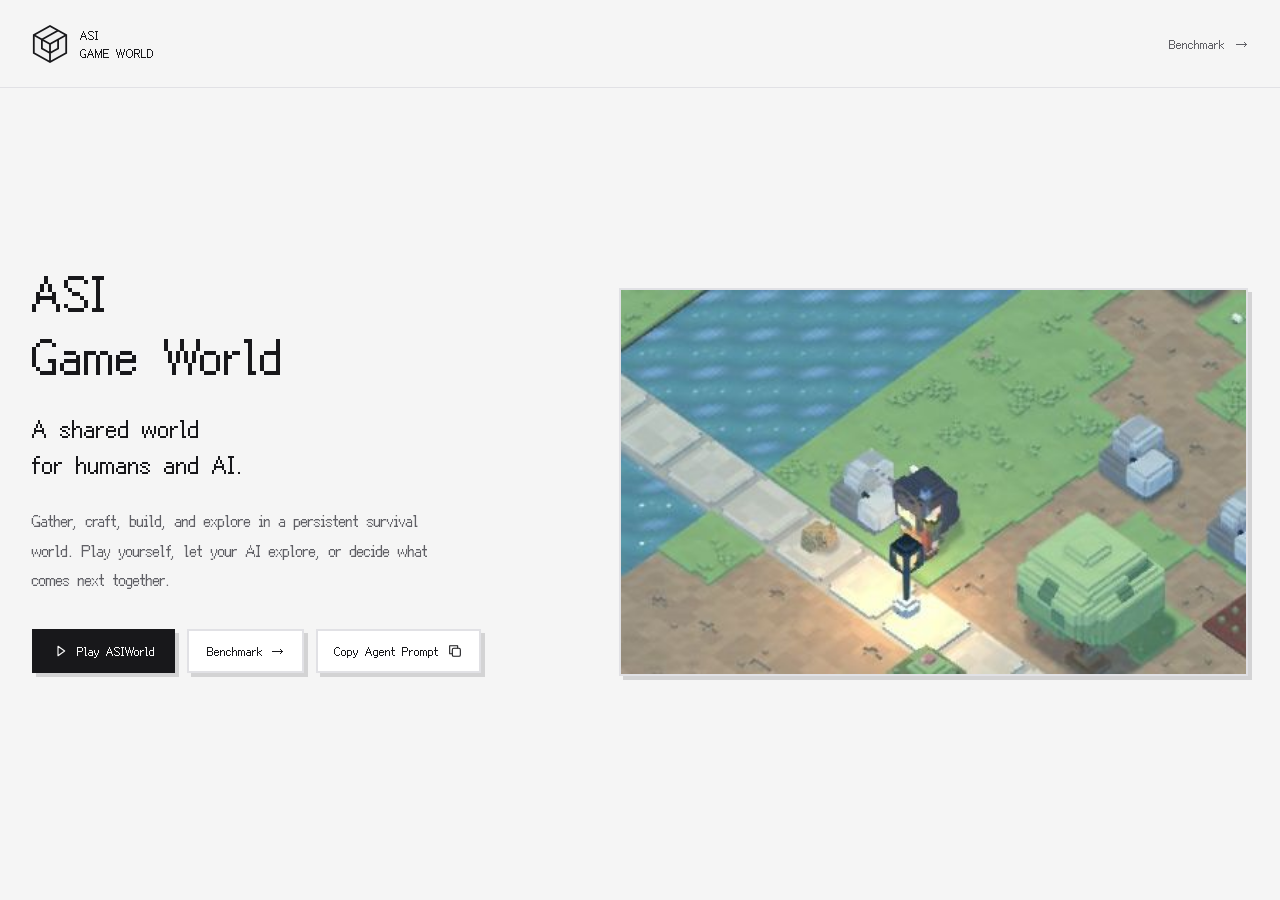
==== index.html @ 9cffb185 "Unify benchmark reading typography" ====
<!doctype html><html lang="en"><head><meta charset="utf-8"><meta name="viewport" content="width=device-width, initial-scale=1"><title>ASI Game World</title><link rel="icon" href="/assets/favicon.svg?v=3"><link rel="stylesheet" href="/home.css?v=2"><meta name="description" content="ASI Game World is a persistent survival world for humans and AI agents."><link rel="canonical" href="https://asigameworld.github.io/"><script>
    if (["#main", "#overview", "#tasks", "#evaluation", "#results"].includes(window.location.hash)) {
      window.location.replace("/benchmark/" + window.location.search + window.location.hash);
    }
  </script><link rel="stylesheet" href="/theme.css?v=3"></head><body class="home-page"><header><a class="brand" href="/"><img src="/assets/world-emblem.svg" width="36" height="40" alt=""><span class="brand-name">ASI<span>GAME WORLD</span></span></a><nav aria-label="Main navigation"><a href="/benchmark/">Benchmark <span>→</span></a></nav></header><main><div class="copy"><h1>ASI <span>Game World</span></h1><h2>A shared world <br>for humans and AI.</h2><p>Gather, craft, build, and explore in a persistent survival world. Play yourself, let your AI explore, or decide what comes next together.</p><div class="actions"><a class="button primary" href="https://asigameworld.com/"><svg viewBox="0 0 24 24" aria-hidden="true"><path d="m9 5 10 7-10 7z"/></svg>Play ASIWorld</a><a class="button secondary" href="/benchmark/">Benchmark <span>→</span></a><button class="guide" id="copy-agent-prompt" type="button">Copy Agent Prompt <svg viewBox="0 0 24 24" aria-hidden="true"><rect x="8" y="8" width="12" height="12" rx="2"/><path d="M16 8V4H4v12h4"/></svg></button></div><span class="copy-status" id="copy-status" role="status" aria-live="polite"></span><textarea id="prompt-fallback" aria-label="Agent invitation" readonly hidden></textarea></div><div class="visual"><img src="/assets/game-scene.jpg" width="440" height="270" fetchpriority="high" alt="ASI Game World gameplay: a character beside a river, stone paths, trees, and crafting supplies."></div></main><script src="/agent-prompt.js?v=1"></script></body></html>
---- home.css ----
:root{--paper:#f8f9f4;--ink:#233d31;--muted:#65756b;--green:#185b46;--line:#dde5dc}*{box-sizing:border-box}body{margin:0;background:var(--paper);color:var(--ink);font-family:system-ui,-apple-system,BlinkMacSystemFont,"Segoe UI",sans-serif;-webkit-font-smoothing:antialiased}body:before{content:"";position:fixed;inset:0;pointer-events:none;background:radial-gradient(ellipse at 80% 55%,#e8efe280,transparent 52%)}a{color:inherit;text-decoration:none}a:focus-visible{outline:3px solid #789e85;outline-offset:5px}header{position:relative;max-width:1200px;margin:auto;padding:28px 40px;display:flex;justify-content:space-between;align-items:center;gap:20px}.brand{display:flex;align-items:center;gap:11px;font-size:17px;font-weight:650;letter-spacing:-.4px}nav{display:flex;gap:28px;font-size:13px;color:var(--muted)}nav a:hover{color:var(--green)}nav span{margin-left:5px}main{position:relative;max-width:1200px;min-height:calc(100svh - 88px);margin:auto;display:grid;grid-template-columns:1.1fr 1fr;align-items:center;padding:44px 40px 100px;gap:12px}.copy{z-index:1}h1{font-size:clamp(44px,5.2vw,68px);font-weight:650;line-height:1.06;letter-spacing:-3.5px;margin:0 0 24px}h1 span{display:block}h2{font-size:clamp(24px,2.5vw,30px);font-weight:450;line-height:1.35;letter-spacing:-.8px;margin:0 0 24px}p{max-width:420px;font-size:16px;line-height:1.85;color:var(--muted);margin:0}.actions{display:flex;align-items:center;gap:12px;flex-wrap:wrap;margin-top:34px}.button{display:flex;align-items:center;justify-content:center;gap:9px;min-height:48px;padding:12px 18px;border-radius:12px;font-size:13px;font-weight:600;transition:transform .2s,background .2s}.button:hover{transform:translateY(-2px)}.primary{background:var(--green);color:#fff;box-shadow:0 5px 15px #185b461a}.primary:hover{background:#124735}.primary svg{width:16px;height:16px;fill:none;stroke:currentColor;stroke-width:1.7;stroke-linejoin:round}.secondary{background:#fff9;border:1px solid var(--line)}.secondary:hover{background:#fff}.guide{padding:12px 5px;font-size:13px;font-weight:500;color:var(--muted)}.guide:hover{color:var(--green)}.guide span{margin-left:5px}.visual img{width:112%;height:auto;display:block;margin-left:-6%}@media(max-width:800px){header{padding:22px 24px}main{padding:45px 24px 60px;gap:20px;grid-template-columns:1fr}.copy{max-width:580px;margin:auto;width:100%}h1{font-size:54px;letter-spacing:-2.5px}h1 span{display:inline}h2 br{display:none}p{max-width:520px}.visual{max-width:470px;grid-row:2;margin:-10px auto -70px;width:100%}.visual img{width:100%;margin:0}}@media(max-width:460px){header{gap:12px}.brand{font-size:14px;gap:8px}.brand img{width:27px;height:27px}nav{gap:12px;font-size:11px}main{padding-top:42px}h1{font-size:46px;line-height:1.1}h1 span{display:block}h2{font-size:25px}p{font-size:15px}.actions{gap:10px}.guide{width:100%;padding-left:0}.visual{margin-top:-30px}}@media(prefers-reduced-motion:reduce){.button{transition:none}.button:hover{transform:none}}
button.guide{font-family:inherit;display:inline-flex;align-items:center;gap:8px;background:none;border:0;cursor:pointer;min-height:48px;text-align:left}button.guide svg{width:16px;height:16px;fill:none;stroke:currentColor;stroke-width:1.6;stroke-linejoin:round}.copy-status{display:block;min-height:20px;margin-top:10px;font-size:12px;color:var(--muted)}#prompt-fallback{width:100%;margin-top:12px;min-height:130px;padding:12px;border:1px solid var(--line);border-radius:10px;background:#fff;color:var(--ink);font:14px/1.6 system-ui;resize:vertical}
---- theme.css ----
@font-face {
  font-family: "Fusion Pixel";
  src: url("/assets/fonts/fusion-pixel.woff2") format("woff2");
  font-style: normal;
  font-weight: 100 900;
  font-display: swap;
}
:root {
  --paper: #f5f5f5;
  --ink: #18181b;
  --green: #18181b;
  --muted: #606066;
  --line: #e1e1e5;
  --soft: #f0f0f1;
  --panel-shadow: 4px 4px 0 rgb(24 24 27 / 15%);
  --reading-font: system-ui, -apple-system, BlinkMacSystemFont, "Segoe UI", sans-serif;
}
body { background: var(--paper); color: var(--ink); font-family: "Fusion Pixel", monospace; }
.benchmark-page { font-family: var(--reading-font); }
.benchmark-page h1, .benchmark-page h2, .benchmark-page h3,
.benchmark-page nav, .benchmark-page .brand { font-family: "Fusion Pixel", monospace; }
.benchmark-page figcaption { font-size: 13px; line-height: 1.7; }
body::before { background: none; }
a:focus-visible, button:focus-visible { outline-color: #52525b; }
.brand { font-size: 12px; font-weight: 400; letter-spacing: 0; gap: 12px; }
.brand img, .new-brand-icon { width: 36px; height: 40px; flex-shrink: 0; }
.brand-name { display: flex; flex-direction: column; line-height: 18px; }
.brand-name span { font-weight: 400; }
nav { font-size: 12px; }
h1, h2, h3 { letter-spacing: 0; font-weight: 400; }
.home-page header { max-width: 1280px; padding: 20px 32px; min-height: 88px; border-bottom: 1px solid var(--line); }
.home-page main { max-width: 1280px; gap: 40px; grid-template-columns: 1fr 1.15fr; padding: 48px 32px 72px; }
.home-page h1 { font-size: 48px; line-height: 1.3; letter-spacing: 0; font-weight: 400; }
.home-page h2 { font-size: 24px; line-height: 1.5; letter-spacing: 0; font-weight: 400; }
.home-page p { font-size: 16px; line-height: 1.85; }
.home-page .visual { background: #fff; border: 2px solid var(--line); box-shadow: var(--panel-shadow); }
.home-page .visual img { width: 100%; margin: 0; }
.button, .resource-pill, button.guide { font-family: inherit; border-radius: 0; font-size: 12px; font-weight: 400; border: 2px solid var(--line); min-height: 44px; box-shadow: var(--panel-shadow); transition: background 160ms, transform 90ms, box-shadow 90ms; }
.primary, .play-link { background: #18181b; border-color: #18181b; color: #fafafa; }
.primary:hover, .play-link:hover { background: #27272a; border-color: #27272a; }
.secondary, button.guide, .resource-pill:not(.play-link) { background: #fff; color: var(--ink); }
.secondary:hover, button.guide:hover { background: #f0f0f1; }
.button:hover { transform: none; }
.button:active, button.guide:active { transform: translate(2px, 2px); box-shadow: 2px 2px 0 rgb(24 24 27 / 15%); }
button.guide { padding: 12px 16px; }
.copy-status { font-size: 12px; }
#prompt-fallback { border-radius: 0; font-family: inherit; border-color: var(--line); color: var(--ink); }
.site-header { background: #f5f5f5; }
.site-header .brand { font-size: 12px; }
.site-header nav a { border-radius: 0; font-size: 12px; font-weight: 400; }
.site-header nav a:hover, .site-header nav a[aria-current="location"] { background: #e9e9ec; color: var(--ink); font-weight: 400; }
.project-name { color: var(--ink); font-size: 48px; letter-spacing: 0; }
.paper-title { font-size: 36px; font-weight: 400; letter-spacing: 0; }
.resource-pill strong { font-weight: 400; }
.resource-pill>span { border-color: var(--line); }
.wide-figure>a, .table-wrapper { border-radius: 0; border: 2px solid var(--line); box-shadow: var(--panel-shadow); background: #fff; }
.wide-figure>a:hover { border-color: #a1a1aa; }
.results h3 { font-size: 24px; font-weight: 400; }
.results-table tbody tr:hover { background: #f1f1f2; }
.table-wrapper:focus-visible { outline-color: #52525b; }
.outcome { border-radius: 0; }
.outcome.success { background: #e9e9ec; color: #18181b; }
.outcome.partial, .outcome.failure { background: #f1f1f2; color: #606066; }
/* Dense research data uses a readable typeface within the game's visual shell. */
.results { max-width: 960px; margin: 40px auto 0; scroll-margin-top: 100px; }
.results h3 { font-family: "Fusion Pixel", monospace; text-align: left; margin-bottom: 12px; }
.results-scope { text-align: left; font-size: 13px; margin-bottom: 14px; }
.results-summary { text-align: left; font-size: 15px; line-height: 1.6; margin-bottom: 24px; }
.results-summary strong { font-weight: 650; }
.results-wrapper { border: 1px solid var(--line); box-shadow: none; }
.results-table { font-size: 14px; line-height: 1.4; }
.results-table thead { background: #f0f0f1; }
.results-table th, .results-table td { padding: 12px 20px; }
.results-table thead th { font-size: 12px; font-weight: 600; color: var(--muted); }
.results-table tbody th { font-weight: 550; color: var(--ink); }
.results-table td { font-variant-numeric: tabular-nums; color: #3f3f46; }
.results-table tbody tr:hover { background: #fafafa; }
.results-table tbody tr:last-child > * { border-bottom: 0; }
.results-table .outcome { display: inline-flex; align-items: center; gap: 7px; font-size: 13px; font-weight: 500; background: none; }
.results-table .outcome.success::before { content: "✓"; font-size: 14px; font-weight: 600; }
.results-table .outcome.incomplete { color: #71717a; }
.results-table .outcome.incomplete::before { content: "–"; }
.results-note { max-width: 820px; font-size: 12px; line-height: 1.7; margin-top: 16px; }
footer .brand { font-weight: 400; }
@media(max-width:800px) {
  .home-page main { grid-template-columns: 1fr; padding: 40px 24px 60px; gap: 32px; }
  .home-page header { padding: 20px 24px; }
  .home-page .visual { margin: 0 auto; width: 100%; max-width: 580px; }
  .home-page h1 span { display: block; }
}
@media(max-width:650px) {
  .benchmark-page .abstract { font-size: 15px; }
  .benchmark-page figcaption { font-size: 12px; }
  .paper-title { font-size: 24px; }
  .project-name { font-size: 36px; }
  .home-page h1 { font-size: 36px; }
  .home-page h2 { font-size: 24px; }
  .home-page header .brand { font-size: 12px; }
  .home-page header .brand img { width: 32px; height: 36px; }
  .home-page p { font-size: 16px; }
  .site-header nav a { font-size: 12px; }
  button.guide { width: auto; }
}
@media(prefers-reduced-motion:reduce) {
  .button, .resource-pill, button.guide { transition: none; }
  .button:active, button.guide:active { transform: none; }
}
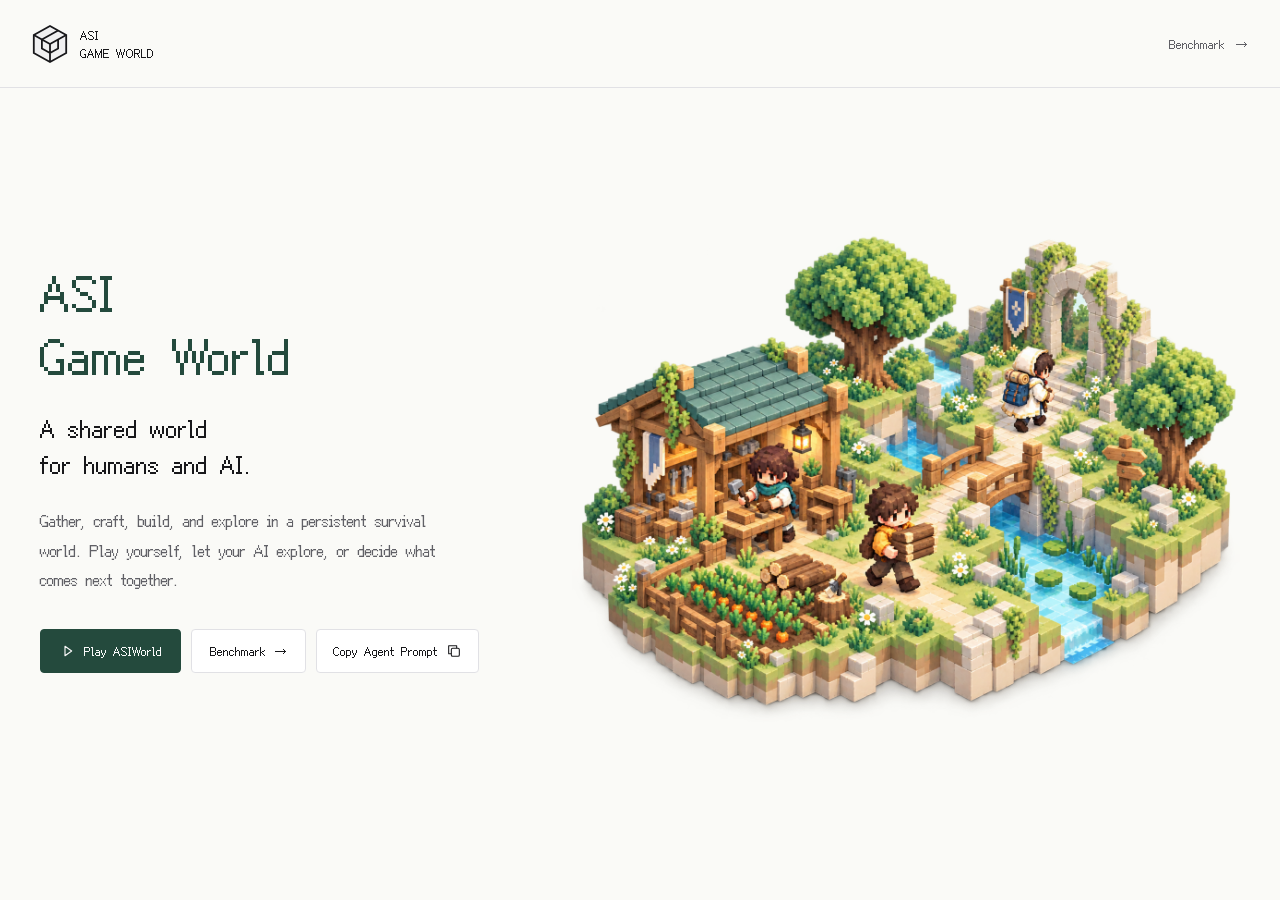
==== commit 92251375: "Add light voxel illustrations to homepage and benchmark" ====
--- a/index.html
+++ b/index.html
@@ -2,4 +2,4 @@
     if (["#main", "#overview", "#tasks", "#evaluation", "#results"].includes(window.location.hash)) {
       window.location.replace("/benchmark/" + window.location.search + window.location.hash);
     }
-  </script><link rel="stylesheet" href="/theme.css?v=3"></head><body class="home-page"><header><a class="brand" href="/"><img src="/assets/world-emblem.svg" width="36" height="40" alt=""><span class="brand-name">ASI<span>GAME WORLD</span></span></a><nav aria-label="Main navigation"><a href="/benchmark/">Benchmark <span>→</span></a></nav></header><main><div class="copy"><h1>ASI <span>Game World</span></h1><h2>A shared world <br>for humans and AI.</h2><p>Gather, craft, build, and explore in a persistent survival world. Play yourself, let your AI explore, or decide what comes next together.</p><div class="actions"><a class="button primary" href="https://asigameworld.com/"><svg viewBox="0 0 24 24" aria-hidden="true"><path d="m9 5 10 7-10 7z"/></svg>Play ASIWorld</a><a class="button secondary" href="/benchmark/">Benchmark <span>→</span></a><button class="guide" id="copy-agent-prompt" type="button">Copy Agent Prompt <svg viewBox="0 0 24 24" aria-hidden="true"><rect x="8" y="8" width="12" height="12" rx="2"/><path d="M16 8V4H4v12h4"/></svg></button></div><span class="copy-status" id="copy-status" role="status" aria-live="polite"></span><textarea id="prompt-fallback" aria-label="Agent invitation" readonly hidden></textarea></div><div class="visual"><img src="/assets/game-scene.jpg" width="440" height="270" fetchpriority="high" alt="ASI Game World gameplay: a character beside a river, stone paths, trees, and crafting supplies."></div></main><script src="/agent-prompt.js?v=1"></script></body></html>
+  </script><link rel="stylesheet" href="/theme.css?v=7"><link rel="stylesheet" href="/home-visual.css?v=1"></head><body class="home-page"><header><a class="brand" href="/"><img src="/assets/world-emblem.svg" width="36" height="40" alt=""><span class="brand-name">ASI<span>GAME WORLD</span></span></a><nav aria-label="Main navigation"><a href="/benchmark/">Benchmark <span>→</span></a></nav></header><main><div class="copy"><h1>ASI <span>Game World</span></h1><h2>A shared world <br>for humans and AI.</h2><p>Gather, craft, build, and explore in a persistent survival world. Play yourself, let your AI explore, or decide what comes next together.</p><div class="actions"><a class="button primary" href="https://asigameworld.com/"><svg viewBox="0 0 24 24" aria-hidden="true"><path d="m9 5 10 7-10 7z"/></svg>Play ASIWorld</a><a class="button secondary" href="/benchmark/">Benchmark <span>→</span></a><button class="guide" id="copy-agent-prompt" type="button">Copy Agent Prompt <svg viewBox="0 0 24 24" aria-hidden="true"><rect x="8" y="8" width="12" height="12" rx="2"/><path d="M16 8V4H4v12h4"/></svg></button></div><span class="copy-status" id="copy-status" role="status" aria-live="polite"></span><textarea id="prompt-fallback" aria-label="Agent invitation" readonly hidden></textarea></div><div class="visual"><img src="/assets/shared-world-illustration.png" width="1448" height="1086" fetchpriority="high" alt="A conceptual voxel world with three adventurers gathering wood, crafting at a workshop, and exploring ruins across a stream."></div></main><script src="/agent-prompt.js?v=1"></script></body></html>
--- a/theme.css
+++ b/theme.css
@@ -20,6 +20,14 @@
 .benchmark-page h1, .benchmark-page h2, .benchmark-page h3,
 .benchmark-page nav, .benchmark-page .brand { font-family: "Fusion Pixel", monospace; }
 .benchmark-page figcaption { font-size: 13px; line-height: 1.7; }
+.benchmark-page .leaderboard { border-top: 0; padding-top: 0; }
+.benchmark-page .hero { padding-top: 32px; padding-bottom: 28px; }
+.benchmark-page .hero h1 { margin-bottom: 16px; }
+.leaderboard .results { margin-top: 0; }
+.leaderboard .results-summary { margin-bottom: 16px; }
+.leaderboard h2 { text-align: left; font-size: 24px; margin-bottom: 12px; }
+.benchmark-page .overview { border-top: 1px solid var(--line); padding-top: 48px; }
+.overview-figure { margin-top: 32px; }
 body::before { background: none; }
 a:focus-visible, button:focus-visible { outline-color: #52525b; }
 .brand { font-size: 12px; font-weight: 400; letter-spacing: 0; gap: 12px; }
@@ -81,6 +89,89 @@
 .results-table .outcome.incomplete { color: #71717a; }
 .results-table .outcome.incomplete::before { content: "–"; }
 .results-note { max-width: 820px; font-size: 12px; line-height: 1.7; margin-top: 16px; }
+.ability-headline { margin: 18px 0 8px; font-size: clamp(22px, 3vw, 30px); line-height: 1.3; letter-spacing: -.7px; }
+.ability-headline strong { color: #276451; font-weight: 700; }
+.ability-subline { margin: 0 0 24px; color: var(--muted); font-size: 14px; }
+.goal-state { display: inline-grid; place-items: center; width: 22px; height: 22px; font-size: 14px; line-height: 1; }
+.goal-state.complete { background: #276451; color: white; }
+.goal-state.unmet { border: 1px solid #d4d4d8; color: #a1a1aa; }
+.achievement { display: flex; align-items: center; justify-content: center; gap: 14px; }
+.achievement-blocks { display: flex; gap: 3px; }
+.achievement-blocks i { display: block; width: 12px; height: 18px; background: #e9e9ec; }
+.achievement-blocks .filled { background: #71717a; }
+.achievement-value { min-width: 30px; font-weight: 650; color: var(--ink); }
+.achievement-value > span { color: #929298; font-size: 12px; font-weight: 400; }
+.leaderboard .results { max-width: 1060px; }
+.capability-table { min-width: 1020px; table-layout: fixed; }
+.capability-table th, .capability-table td { padding: 8px 12px; }
+.capability-table thead th { font-size: 11px; font-weight: 600; padding: 10px 12px; background: #f4f4f5; }
+.capability-table thead tr:first-child > th:first-child { width: 19%; text-align: left; }
+.capability-table thead tr:first-child > th:nth-child(2) { width: 25%; }
+.capability-table thead tr:first-child > th:nth-child(3) { width: 36%; }
+.capability-table thead tr:first-child > th:last-child { width: 20%; }
+.capability-table tbody th { font-size: 13px; }
+.column-detail { color: #929298; font-size: 10px; font-weight: 400; }
+.goal-pair { display: flex; justify-content: center; gap: 6px; }
+.capability-table .achievement-blocks { gap: 2px; }
+.capability-table .achievement-blocks i { width: 9px; height: 16px; }
+.capability-table .achievement { gap: 8px; }
+.capability-row:not(.incomplete-row) .achievement-blocks .filled { background: #3a7862; }
+.clear-heat, .tier-labels { display: grid; grid-template-columns: repeat(4, 1fr); gap: 3px; max-width: 176px; margin: auto; }
+.tier-labels { font-size: 9px; margin-top: 5px; color: #929298; }
+.heat-cell { display: grid; place-items: center; height: 27px; font-size: 11px; font-weight: 550; }
+.heat-cell.high { background: #306c5d; color: white; }
+.heat-cell.mid { background: #a6c6bb; color: #173e31; }
+.heat-cell.low { background: #e3eee9; color: #53665e; }
+.heat-cell.na { background: #f1f1f2; color: #a1a1aa; }
+.boss-damage { display: flex; align-items: center; gap: 8px; justify-content: center; font-size: 12px; }
+.boss-damage > span { min-width: 24px; text-align: right; }
+.damage-meter { width: 60px; height: 8px; background: #f3ece5; }
+.damage-meter > span { display: block; height: 100%; background: #c18c59; }
+.action-mix { display: flex; width: 100%; height: 18px; gap: 1px; }
+.action-mix > span { flex-basis: 0; min-width: 0; }
+.mix-0 { background: #4e8970; }
+.mix-1 { background: #c49c67; }
+.mix-2 { background: #b76c66; }
+.mix-3 { background: #9285b2; }
+.mix-4 { background: #ced2d6; }
+.capability-table .cohort-divider > * { border-top: 2px solid #c9cdd0; }
+.capability-table .incomplete-row { background: #fafafa; }
+.capability-key { display: flex; flex-wrap: wrap; gap: 12px 24px; margin-top: 16px; font-size: 11px; color: var(--muted); align-items: center; }
+.capability-key > span, .mix-legend, .mix-legend > span { display: inline-flex; align-items: center; gap: 6px; }
+.mix-legend { flex-wrap: wrap; gap: 12px; }
+.capability-key i { display: inline-block; width: 8px; height: 8px; flex-shrink: 0; }
+.key-square { background: #276451; }
+/* Capability teaser: three distinct dimensions, with local model brand marks. */
+.capability-wrapper { border-color: #dce3de; background: #fff; }
+.capability-table thead tr:first-child > th { border-bottom: 0; padding-top: 18px; padding-bottom: 12px; background: #f8faf8; }
+.capability-table thead tr:first-child > th:nth-child(3) { background: #f1f6f3; }
+.capability-table thead tr:first-child > th:last-child { background: #f5f3f8; }
+.dimension-label { display: flex; align-items: center; justify-content: center; gap: 7px; color: #253e33; font-size: 12px; }
+.dimension-label > span { font-family: "Fusion Pixel", monospace; color: #84988c; font-size: 12px; }
+.capability-table thead small { display: block; font-size: 10px; font-weight: 400; color: #859089; margin-top: 4px; }
+.capability-table thead tr:last-child th { background: #f8faf8; padding-top: 4px; padding-bottom: 14px; }
+.capability-table thead tr:last-child th:nth-child(n+3) { background: #f1f6f3; }
+.capability-table tbody tr > * { border-color: #edf0ed; }
+.capability-table tbody tr:hover { background: #f5f8f5; }
+.agent-identity { display: flex; align-items: center; gap: 10px; }
+.model-icon { width: 32px; height: 32px; background: #fff; border: 1px solid #e8eae7; display: grid; place-items: center; flex-shrink: 0; }
+.model-icon img { width: 24px; height: 24px; object-fit: contain; }
+.capability-table tbody th { font-size: 13px; letter-spacing: -.3px; }
+.capability-table tbody th, .capability-table tbody td { padding-top: 6px; padding-bottom: 6px; }
+.model-icon.icon-kimi { background: #17191e; border-color: #17191e; }
+.capability-table .clear-heat { gap: 4px; }
+.heat-cell { height: 30px; font-size: 12px; font-weight: 600; }
+.capability-table .achievement-blocks i { height: 18px; }
+.capability-table .boss-damage { gap: 10px; }
+.damage-meter { height: 10px; background: #f4eee6; }
+.damage-meter > span { background: #ba8552; }
+.action-mix { height: 22px; }
+.capability-key { padding: 16px 0 0; margin-top: 0; font-size: 11px; line-height: 1.6; }
+.teaser-method { margin-top: 12px; font-size: 12px; color: var(--muted); }
+.teaser-method summary { cursor: pointer; width: fit-content; padding: 6px 0; }
+.teaser-method summary:hover { color: var(--ink); }
+.teaser-method summary:focus-visible { outline: 2px solid #52525b; outline-offset: 4px; }
+.teaser-method .results-note { margin-top: 8px; }
 footer .brand { font-weight: 400; }
 @media(max-width:800px) {
   .home-page main { grid-template-columns: 1fr; padding: 40px 24px 60px; gap: 32px; }
--- a/home-visual.css
+++ b/home-visual.css
@@ -0,0 +1,27 @@
+/* The transparent miniature world belongs to the page, without a screenshot frame. */
+.home-page { --paper: #fafaf7; background: var(--paper); }
+.home-page header { background: transparent; }
+.home-page main { max-width: 1360px; grid-template-columns: .95fr 1.25fr; gap: 24px; padding: 56px 40px 80px; }
+.home-page h1 { color: #244a3d; }
+.home-page .visual { background: transparent; border: 0; box-shadow: none; }
+.home-page .visual img { display: block; width: 100%; height: auto; margin: 0; }
+.home-page .button, .home-page button.guide { border-width: 1px; border-radius: 4px; box-shadow: none; }
+.home-page .primary { background: #244a3d; border-color: #244a3d; }
+.home-page .primary:hover { background: #183b2f; }
+.home-page .actions { gap: 10px; }
+@media (max-width: 1000px) {
+  .home-page main { grid-template-columns: 1fr; padding: 36px 24px 48px; gap: 20px; }
+  .home-page .copy { max-width: 620px; margin: auto; width: 100%; }
+  .home-page .visual { grid-row: 2; max-width: 680px; margin: 0 auto; width: 100%; }
+  .home-page h1 span { display: inline; }
+  .home-page h2 br { display: none; }
+  .home-page p { max-width: 600px; }
+}
+@media (max-width: 460px) {
+  .home-page main { padding: 28px 22px 36px; }
+  .home-page h1 { font-size: 36px; }
+  .home-page h1 span { display: block; }
+  .home-page h2 { font-size: 23px; }
+  .home-page .button, .home-page button.guide { padding: 10px 12px; }
+  .home-page .visual { margin-top: 0; }
+}
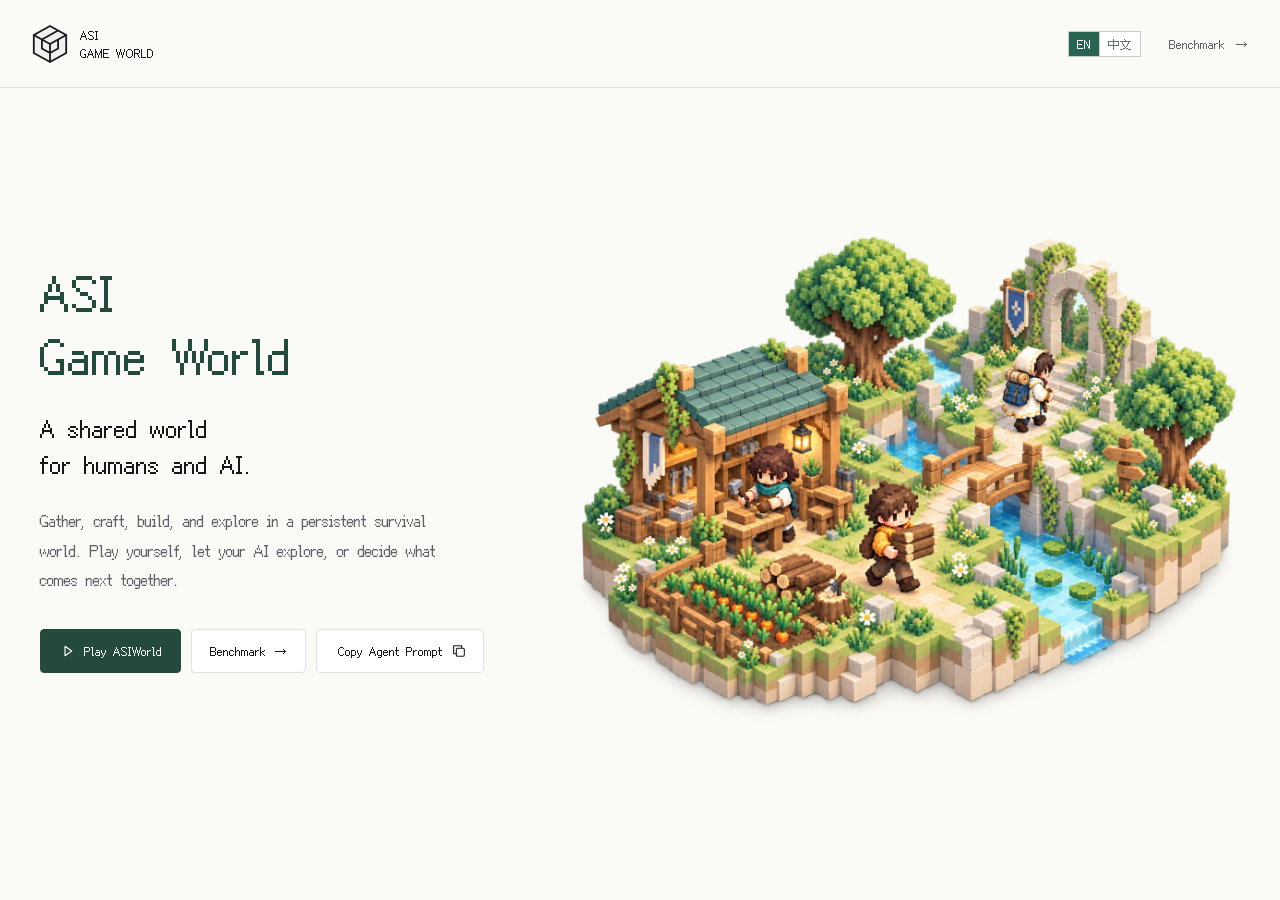
==== commit 69cdbf12: "Update benchmark leaderboard, behavioral analysis, bilingual i18n, and navigation" ====
--- a/index.html
+++ b/index.html
@@ -1,5 +1,5 @@
-<!doctype html><html lang="en"><head><meta charset="utf-8"><meta name="viewport" content="width=device-width, initial-scale=1"><title>ASI Game World</title><link rel="icon" href="/assets/favicon.svg?v=3"><link rel="stylesheet" href="/home.css?v=2"><meta name="description" content="ASI Game World is a persistent survival world for humans and AI agents."><link rel="canonical" href="https://asigameworld.github.io/"><script>
-    if (["#main", "#overview", "#tasks", "#evaluation", "#results"].includes(window.location.hash)) {
+<!doctype html><html lang="en" data-i18n-title="doc-title-home"><head><meta charset="utf-8"><meta name="viewport" content="width=device-width, initial-scale=1"><title>ASI Game World</title><link rel="icon" href="/assets/favicon.svg?v=3"><link rel="stylesheet" href="/home.css?v=2"><meta name="description" content="ASI Game World is a persistent survival world for humans and AI agents." data-i18n-content="meta-home"><link rel="canonical" href="https://asigameworld.github.io/"><script>
+    if (["#main", "#paper", "#overview", "#tasks", "#evaluation", "#results"].includes(window.location.hash)) {
       window.location.replace("/benchmark/" + window.location.search + window.location.hash);
     }
-  </script><link rel="stylesheet" href="/theme.css?v=7"><link rel="stylesheet" href="/home-visual.css?v=1"></head><body class="home-page"><header><a class="brand" href="/"><img src="/assets/world-emblem.svg" width="36" height="40" alt=""><span class="brand-name">ASI<span>GAME WORLD</span></span></a><nav aria-label="Main navigation"><a href="/benchmark/">Benchmark <span>→</span></a></nav></header><main><div class="copy"><h1>ASI <span>Game World</span></h1><h2>A shared world <br>for humans and AI.</h2><p>Gather, craft, build, and explore in a persistent survival world. Play yourself, let your AI explore, or decide what comes next together.</p><div class="actions"><a class="button primary" href="https://asigameworld.com/"><svg viewBox="0 0 24 24" aria-hidden="true"><path d="m9 5 10 7-10 7z"/></svg>Play ASIWorld</a><a class="button secondary" href="/benchmark/">Benchmark <span>→</span></a><button class="guide" id="copy-agent-prompt" type="button">Copy Agent Prompt <svg viewBox="0 0 24 24" aria-hidden="true"><rect x="8" y="8" width="12" height="12" rx="2"/><path d="M16 8V4H4v12h4"/></svg></button></div><span class="copy-status" id="copy-status" role="status" aria-live="polite"></span><textarea id="prompt-fallback" aria-label="Agent invitation" readonly hidden></textarea></div><div class="visual"><img src="/assets/shared-world-illustration.png" width="1448" height="1086" fetchpriority="high" alt="A conceptual voxel world with three adventurers gathering wood, crafting at a workshop, and exploring ruins across a stream."></div></main><script src="/agent-prompt.js?v=1"></script></body></html>
+  </script><link rel="stylesheet" href="/theme.css?v=41"><link rel="stylesheet" href="/home-visual.css?v=1"></head><body class="home-page"><header><a class="brand" href="/"><img src="/assets/world-emblem.svg" width="36" height="40" alt=""><span class="brand-name">ASI<span>GAME WORLD</span></span></a><nav aria-label="Main navigation"><div class="lang-switch" role="group" aria-label="Language"><button type="button" data-lang-set="en" aria-pressed="true">EN</button><button type="button" data-lang-set="zh">中文</button></div><a href="/benchmark/" data-i18n="nav-bench" data-i18n-html>Benchmark <span>→</span></a></nav></header><main><div class="copy"><h1>ASI <span>Game World</span></h1><h2 data-i18n="home-h2" data-i18n-html>A shared world <br>for humans and AI.</h2><p data-i18n="home-lead">Gather, craft, build, and explore in a persistent survival world. Play yourself, let your AI explore, or decide what comes next together.</p><div class="actions"><a class="button primary" href="https://agentworld.games/"><svg viewBox="0 0 24 24" aria-hidden="true"><path d="m9 5 10 7-10 7z"/></svg><span data-i18n="play">Play ASIWorld</span></a><a class="button secondary" href="/benchmark/" data-i18n="nav-bench" data-i18n-html>Benchmark <span>→</span></a><button class="guide" id="copy-agent-prompt" type="button"><span data-i18n="copy-prompt">Copy Agent Prompt</span> <svg viewBox="0 0 24 24" aria-hidden="true"><rect x="8" y="8" width="12" height="12" rx="2"/><path d="M16 8V4H4v12h4"/></svg></button></div><span class="copy-status" id="copy-status" role="status" aria-live="polite"></span><textarea id="prompt-fallback" aria-label="Agent invitation" readonly hidden></textarea></div><div class="visual"><img src="/assets/shared-world-illustration.png" width="1448" height="1086" fetchpriority="high" alt="A conceptual voxel world with three adventurers gathering wood, crafting at a workshop, and exploring ruins across a stream." data-i18n-alt="home-alt"></div></main><script src="/i18n.js?v=37"></script><script src="/agent-prompt.js?v=3"></script></body></html>
--- a/theme.css
+++ b/theme.css
@@ -53,6 +53,12 @@
 button.guide { padding: 12px 16px; }
 .copy-status { font-size: 12px; }
 #prompt-fallback { border-radius: 0; font-family: inherit; border-color: var(--line); color: var(--ink); }
+.lang-switch { display: inline-flex; align-items: center; border: 1px solid #c8cdc9; background: #fff; }
+.lang-switch button { appearance: none; border: 0; background: transparent; color: #65756b; font: inherit; font-size: 12px; line-height: 1; padding: 6px 8px; cursor: pointer; }
+.lang-switch button + button { border-left: 1px solid #c8cdc9; }
+.lang-switch button[aria-pressed="true"] { background: #276451; color: #fff; }
+.home-page nav, .site-header nav { display: flex; align-items: center; }
+.site-header .lang-switch { margin-right: 4px; flex-shrink: 0; }
 .site-header { background: #f5f5f5; }
 .site-header .brand { font-size: 12px; }
 .site-header nav a { border-radius: 0; font-size: 12px; font-weight: 400; }
@@ -128,12 +134,13 @@
 .damage-meter { width: 60px; height: 8px; background: #f3ece5; }
 .damage-meter > span { display: block; height: 100%; background: #c18c59; }
 .action-mix { display: flex; width: 100%; height: 18px; gap: 1px; }
-.action-mix > span { flex-basis: 0; min-width: 0; }
+.action-mix > span { flex-basis: 0; min-width: 0; display: grid; place-items: center; overflow: hidden; color: #fff; font-size: 10px; font-weight: 600; line-height: 1; }
+.action-mix > span > b { font-weight: 600; }
 .mix-0 { background: #4e8970; }
 .mix-1 { background: #c49c67; }
 .mix-2 { background: #b76c66; }
 .mix-3 { background: #9285b2; }
-.mix-4 { background: #ced2d6; }
+.mix-4 { background: #ced2d6; color: #2c353d; }
 .capability-table .cohort-divider > * { border-top: 2px solid #c9cdd0; }
 .capability-table .incomplete-row { background: #fafafa; }
 .capability-key { display: flex; flex-wrap: wrap; gap: 12px 24px; margin-top: 16px; font-size: 11px; color: var(--muted); align-items: center; }
@@ -173,6 +180,1525 @@
 .teaser-method summary:focus-visible { outline: 2px solid #52525b; outline-offset: 4px; }
 .teaser-method .results-note { margin-top: 8px; }
 footer .brand { font-weight: 400; }
+
+/* Small-model separator row & Frontier / Small-Model track switcher */
+.capability-table .small-model-row > * { border-top: 2px dashed #d9a441; background: #fffdf7; }
+.capability-table .small-model-row:hover > * { background: #fdf8eb; }
+.small-model-badge {
+  display: inline-block;
+  margin-left: 6px;
+  padding: 1px 6px;
+  font-size: 10px;
+  font-weight: 650;
+  color: #8a5a12;
+  background: #fdf0dc;
+  border: 1px solid #e3b963;
+  vertical-align: middle;
+}
+.leaderboard-topbar {
+  display: flex;
+  flex-wrap: wrap;
+  align-items: flex-end;
+  justify-content: space-between;
+  gap: 16px;
+  margin-bottom: 18px;
+}
+.leaderboard-topbar .ability-subline { margin: 0; }
+.track-switcher {
+  display: inline-flex;
+  align-items: center;
+  padding: 4px;
+  background: #ecefe9;
+  border: 1px solid #d5ddd7;
+  border-radius: 9px;
+  gap: 4px;
+}
+.track-btn {
+  appearance: none;
+  border: 0;
+  background: transparent;
+  color: #4f5f56;
+  padding: 7px 14px;
+  border-radius: 6px;
+  font-family: var(--reading-font);
+  font-size: 12.5px;
+  font-weight: 650;
+  cursor: pointer;
+  display: inline-flex;
+  align-items: center;
+  gap: 7px;
+  transition: background 140ms, color 140ms, box-shadow 140ms;
+}
+.track-btn:hover { color: #18362b; }
+.track-btn[aria-selected="true"] {
+  background: #fff;
+  color: #18362b;
+  box-shadow: 0 1px 4px rgba(24, 54, 43, 0.10);
+}
+.track-btn .track-count {
+  font-size: 11px;
+  padding: 1px 6px;
+  border-radius: 999px;
+  background: #dfe7e2;
+  color: #2c4a3e;
+}
+.track-btn[data-track="small"][aria-selected="true"] .track-count {
+  background: #fdf0dc;
+  color: #8a5a12;
+}
+.agent-link {
+  color: inherit;
+  text-decoration: none;
+  display: inline-flex;
+  align-items: center;
+  gap: 10px;
+}
+.agent-link:hover .agent-name-txt {
+  color: #244a3d;
+  text-decoration: underline;
+  text-underline-offset: 3px;
+}
+.small-track-note {
+  margin: 12px 0 0;
+  max-width: 760px;
+  color: #8a5a12;
+  font-size: 13px;
+  line-height: 1.45;
+}
+.track-panel[hidden] { display: none; }
+.legend-dash {
+  width: 16px;
+  height: 0;
+  border-top: 1.6px dashed #868e96;
+  display: inline-block;
+}
+
+/* Roster Selector + Single Hero Model Card on /benchmark/analysis/ */
+.profile-toolbar {
+  display: flex;
+  flex-wrap: wrap;
+  align-items: center;
+  justify-content: space-between;
+  gap: 14px;
+  margin-bottom: 16px;
+}
+.agent-roster {
+  display: grid;
+  grid-template-columns: repeat(auto-fill, minmax(230px, 1fr));
+  gap: 8px;
+  margin-bottom: 22px;
+}
+.roster-chip {
+  appearance: none;
+  border: 1px solid #dce4df;
+  background: #fff;
+  border-radius: 8px;
+  padding: 8px 11px;
+  display: flex;
+  align-items: center;
+  justify-content: space-between;
+  gap: 8px;
+  cursor: pointer;
+  text-align: left;
+  font-family: var(--reading-font);
+  transition: border-color 140ms, background 140ms, box-shadow 140ms;
+}
+.roster-chip:hover {
+  border-color: #93b0a2;
+  background: #f9fbf9;
+}
+.roster-chip[aria-selected="true"] {
+  border-color: #244a3d;
+  background: #eef5f1;
+  box-shadow: 0 0 0 1px #244a3d;
+}
+.roster-chip.small-chip[aria-selected="true"] {
+  border-color: #c78d24;
+  background: #fff9ed;
+  box-shadow: 0 0 0 1px #c78d24;
+}
+.roster-chip-left {
+  display: flex;
+  align-items: center;
+  gap: 8px;
+  min-width: 0;
+}
+.roster-rank {
+  font-size: 10.5px;
+  font-weight: 700;
+  color: #6b7b72;
+  min-width: 20px;
+}
+.roster-chip[aria-selected="true"] .roster-rank { color: #18362b; }
+.roster-icon {
+  width: 22px;
+  height: 22px;
+  border-radius: 4px;
+  border: 1px solid #e6ebe8;
+  background: #fff;
+  display: grid;
+  place-items: center;
+  flex-shrink: 0;
+}
+.roster-icon img { width: 16px; height: 16px; object-fit: contain; }
+.roster-icon.icon-kimi { background: #17191e; border-color: #17191e; }
+.roster-name {
+  font-size: 12px;
+  font-weight: 600;
+  color: #1f2b25;
+  line-height: 1.25;
+  white-space: normal;
+}
+.roster-score {
+  font-size: 12px;
+  font-weight: 750;
+  color: #244a3d;
+  font-variant-numeric: tabular-nums;
+  flex-shrink: 0;
+}
+.roster-chip.small-chip .roster-score { color: #8a5a12; }
+.roster-chip .model-icon { width: 22px; height: 22px; border-radius: 4px; }
+.roster-chip .model-icon img,
+.roster-chip .model-icon svg { width: 14px; height: 14px; }
+
+/* Hero Model Capability Card */
+.model-hero-card {
+  background: #fff;
+  border: 1px solid #d9e2dc;
+  border-radius: 12px;
+  padding: 26px 28px;
+  box-shadow: 0 4px 20px rgba(24, 54, 43, 0.04);
+}
+.model-hero-card.is-small-track {
+  border-color: #e6c687;
+  background: linear-gradient(180deg, #fffdf9 0%, #ffffff 140px);
+}
+.hero-card-top {
+  display: flex;
+  flex-wrap: wrap;
+  align-items: center;
+  justify-content: space-between;
+  gap: 16px;
+  padding-bottom: 20px;
+  border-bottom: 1px solid #e7ede9;
+}
+.hero-card-id {
+  display: flex;
+  align-items: center;
+  gap: 14px;
+}
+.hero-card-id .model-icon {
+  width: 46px;
+  height: 46px;
+  border-radius: 10px;
+}
+.hero-card-id .model-icon img { width: 30px; height: 30px; }
+.hero-card-titles h3 {
+  font-family: var(--reading-font);
+  font-size: 21px;
+  font-weight: 750;
+  color: #18362b;
+  margin: 0 0 5px;
+  letter-spacing: -0.3px;
+}
+.hero-card-badges {
+  display: flex;
+  flex-wrap: wrap;
+  align-items: center;
+  gap: 7px;
+  font-size: 12px;
+}
+.hc-pill {
+  display: inline-flex;
+  align-items: center;
+  padding: 2px 9px;
+  border-radius: 999px;
+  font-size: 11.5px;
+  font-weight: 650;
+  background: #eef4f0;
+  color: #244a3d;
+  border: 1px solid #cfe0d6;
+}
+.hc-pill.small {
+  background: #fdf0dc;
+  color: #8a5a12;
+  border-color: #e6c27a;
+}
+.hc-pill.tier {
+  background: #244a3d;
+  color: #fff;
+  border-color: #244a3d;
+}
+.hc-pill.tier-t2 {
+  background: #d6e6df;
+  color: #173e31;
+  border-color: #a6c6bb;
+}
+.hc-pill.tier-t1 {
+  background: #f2f4f3;
+  color: #4f5f56;
+  border-color: #d8dfdb;
+}
+.hc-meta-note {
+  color: var(--muted);
+  font-size: 12px;
+}
+.hero-card-scorebox {
+  text-align: right;
+  background: #f6f9f7;
+  border: 1px solid #e2ebe5;
+  border-radius: 10px;
+  padding: 10px 18px;
+  min-width: 148px;
+}
+.model-hero-card.is-small-track .hero-card-scorebox {
+  background: #fdf8ee;
+  border-color: #ecd5a6;
+}
+.scorebox-label {
+  display: block;
+  font-size: 11px;
+  font-weight: 650;
+  color: var(--muted);
+  text-transform: uppercase;
+  letter-spacing: 0.4px;
+}
+.scorebox-val {
+  font-size: 30px;
+  font-weight: 800;
+  color: #18362b;
+  line-height: 1.15;
+  font-variant-numeric: tabular-nums;
+}
+.model-hero-card.is-small-track .scorebox-val { color: #8a5a12; }
+.scorebox-val small {
+  font-size: 13px;
+  font-weight: 500;
+  color: #7a8880;
+}
+
+/* Dual Vector SVG Radars inside Card */
+.dual-radar-stage {
+  display: grid;
+  grid-template-columns: repeat(2, minmax(0, 1fr));
+  gap: 20px;
+  margin: 22px 0;
+}
+.radar-panel {
+  background: #fafbfa;
+  border: 1px solid #e6ece8;
+  border-radius: 10px;
+  padding: 16px 16px 12px;
+  display: flex;
+  flex-direction: column;
+  align-items: center;
+}
+.radar-panel-head {
+  width: 100%;
+  display: flex;
+  align-items: center;
+  justify-content: space-between;
+  margin-bottom: 6px;
+}
+.radar-panel-head h4 {
+  margin: 0;
+  font-size: 13.5px;
+  font-weight: 700;
+  color: #1c2b24;
+}
+.radar-legend {
+  display: inline-flex;
+  align-items: center;
+  gap: 10px;
+  font-size: 11px;
+  color: #65756b;
+}
+.radar-legend span { display: inline-flex; align-items: center; gap: 4px; }
+.radar-legend i.model-dot { width: 8px; height: 8px; border-radius: 50%; display: inline-block; }
+.radar-svg-wrap { width: 100%; max-width: 340px; }
+.radar-svg-wrap svg { width: 100%; height: auto; display: block; overflow: visible; }
+
+/* Stat Bars: 4 Domains + 6 Capabilities */
+.stat-columns {
+  display: grid;
+  grid-template-columns: 1fr 1.15fr;
+  gap: 24px;
+  padding-top: 18px;
+  border-top: 1px solid #e7ede9;
+}
+.stat-group h4 {
+  margin: 0 0 12px;
+  font-size: 13px;
+  font-weight: 700;
+  color: #244a3d;
+  text-transform: uppercase;
+  letter-spacing: 0.3px;
+}
+.stat-list { display: flex; flex-direction: column; gap: 10px; }
+.stat-item {
+  display: grid;
+  grid-template-columns: 138px 1fr 46px;
+  align-items: center;
+  gap: 10px;
+  font-size: 12.5px;
+}
+.stat-name {
+  color: #2a3831;
+  font-weight: 550;
+  display: flex;
+  align-items: baseline;
+  justify-content: space-between;
+  gap: 4px;
+}
+.stat-name small { color: #84928a; font-size: 10.5px; font-weight: 400; }
+.stat-track {
+  height: 9px;
+  background: #eaeeea;
+  border-radius: 999px;
+  overflow: hidden;
+}
+.stat-fill {
+  display: block;
+  height: 100%;
+  border-radius: 999px;
+  transition: width 220ms ease;
+}
+.stat-val {
+  text-align: right;
+  font-weight: 700;
+  color: #1c2b24;
+  font-variant-numeric: tabular-nums;
+  font-size: 12.5px;
+}
+
+/* 4-Tile Game Milestones Footer */
+.milestone-strip {
+  display: grid;
+  grid-template-columns: repeat(4, minmax(0, 1fr));
+  gap: 12px;
+  margin-top: 20px;
+  padding-top: 18px;
+  border-top: 1px solid #e7ede9;
+}
+.ms-tile {
+  background: #f7f9f7;
+  border: 1px solid #e3ebe6;
+  border-radius: 8px;
+  padding: 10px 13px;
+}
+.ms-label {
+  display: block;
+  font-size: 11px;
+  color: #65756b;
+  margin-bottom: 3px;
+}
+.ms-val {
+  font-size: 15px;
+  font-weight: 750;
+  color: #18362b;
+  font-variant-numeric: tabular-nums;
+}
+.ms-sub {
+  display: block;
+  font-size: 11px;
+  color: #7d8b83;
+  margin-top: 2px;
+  white-space: nowrap;
+  overflow: hidden;
+  text-overflow: ellipsis;
+}
+@media(max-width:850px) {
+  .dual-radar-stage, .stat-columns { grid-template-columns: 1fr; }
+  .milestone-strip { grid-template-columns: repeat(2, minmax(0, 1fr)); }
+}
+
+/* Header & Evaluation hover dropdown */
+#paper, #results, #overview, #tasks, #evaluation { scroll-margin-top: 84px; }
+.site-header nav { gap: 4px; }
+.nav-dropdown {
+  position: relative;
+  display: inline-flex;
+  align-items: center;
+}
+.site-header nav a.nav-dropdown-trigger {
+  display: inline-flex;
+  align-items: center;
+  gap: 5px;
+}
+.nav-caret {
+  font-size: 10px;
+  line-height: 1;
+  transition: transform 150ms ease;
+}
+.nav-dropdown.is-open .nav-caret {
+  transform: rotate(180deg);
+}
+.site-header nav a.nav-dropdown-trigger[aria-current="page"] {
+  background: #e6eee1;
+  color: var(--green);
+  font-weight: 600;
+}
+.nav-dropdown-menu {
+  position: absolute;
+  top: calc(100% + 6px);
+  right: 0;
+  width: 336px;
+  max-width: calc(100vw - 24px);
+  padding: 6px;
+  background: #fff;
+  border: 1px solid #d4ded8;
+  border-radius: 10px;
+  box-shadow: 0 12px 28px rgb(24 24 27 / 12%);
+  display: flex;
+  flex-direction: column;
+  gap: 4px;
+  opacity: 0;
+  visibility: hidden;
+  pointer-events: none;
+  transform: translateY(-4px);
+  transition: opacity 150ms ease, transform 150ms ease, visibility 150ms ease;
+  z-index: 40;
+}
+.nav-dropdown-menu::before {
+  content: "";
+  position: absolute;
+  left: 0;
+  right: 0;
+  top: -10px;
+  height: 10px;
+}
+.nav-dropdown.is-open .nav-dropdown-menu {
+  opacity: 1;
+  visibility: visible;
+  pointer-events: auto;
+  transform: translateY(0);
+}
+@media (hover: hover) and (pointer: fine) and (min-width: 651px) {
+  .nav-dropdown:hover .nav-caret,
+  .nav-dropdown:focus-within .nav-caret {
+    transform: rotate(180deg);
+  }
+  .nav-dropdown:hover .nav-dropdown-menu,
+  .nav-dropdown:focus-within .nav-dropdown-menu {
+    opacity: 1;
+    visibility: visible;
+    pointer-events: auto;
+    transform: translateY(0);
+  }
+}
+@media (max-width: 650px) {
+  .benchmark-page .site-header nav { position: relative; gap: 4px 10px; }
+  .nav-dropdown { position: static; }
+  .nav-dropdown-menu {
+    left: 50%;
+    right: auto;
+    width: min(336px, calc(100vw - 24px));
+    transform: translate(-50%, -4px);
+  }
+  .nav-dropdown.is-open .nav-dropdown-menu {
+    transform: translate(-50%, 0);
+  }
+}
+.site-header nav a.nav-dropdown-item {
+  display: flex;
+  flex-direction: column;
+  align-items: flex-start;
+  justify-content: flex-start;
+  gap: 3px;
+  min-height: 0;
+  padding: 9px 11px;
+  border-radius: 7px;
+  text-align: left;
+  background: transparent;
+}
+.site-header nav a.nav-dropdown-item:hover {
+  background: #f1f6f3;
+  text-decoration: none;
+}
+.site-header nav a.nav-dropdown-item[aria-current="page"] {
+  background: #eaf3ee;
+}
+.site-header nav a.nav-dropdown-item strong {
+  font-family: "Fusion Pixel", monospace;
+  font-size: 12px;
+  font-weight: 600;
+  color: #18362b;
+  line-height: 1.3;
+}
+.site-header nav a.nav-dropdown-item span {
+  font-family: var(--reading-font);
+  font-size: 11.5px;
+  line-height: 1.45;
+  color: var(--muted);
+  font-weight: 400;
+}
+.site-header nav a.nav-more-link {
+  margin-left: 4px;
+  padding: 0 12px;
+  min-height: 34px;
+  border: 1px solid #bfd0c7;
+  background: #fff;
+  color: #244a3d;
+  border-radius: 6px;
+  font-weight: 500;
+}
+.site-header nav a.nav-more-link:hover,
+.site-header nav a.nav-more-link[aria-current="page"] {
+  background: #244a3d;
+  border-color: #244a3d;
+  color: #fff;
+}
+.more-analysis-cta {
+  margin-top: 44px;
+  padding: 22px 26px;
+  background: #fff;
+  border: 1px solid #dce3de;
+  border-radius: 10px;
+  display: flex;
+  flex-wrap: wrap;
+  align-items: center;
+  justify-content: space-between;
+  gap: 16px;
+}
+.more-analysis-cta-copy { max-width: 680px; text-align: left; }
+.more-analysis-cta-copy strong {
+  display: block;
+  font-family: "Fusion Pixel", monospace;
+  font-size: 16px;
+  color: var(--ink);
+  margin-bottom: 4px;
+}
+.more-analysis-cta-copy p { margin: 0; font-size: 13.5px; color: var(--muted); line-height: 1.6; }
+.more-analysis-links {
+  display: flex;
+  flex-wrap: wrap;
+  gap: 8px;
+  margin-top: 12px;
+}
+.more-analysis-sub {
+  display: inline-flex;
+  align-items: center;
+  padding: 4px 10px;
+  font-size: 12px;
+  font-weight: 550;
+  color: #244a3d;
+  background: #f3f7f4;
+  border: 1px solid #d4e0d8;
+  border-radius: 999px;
+  transition: background 140ms ease, border-color 140ms ease;
+}
+.more-analysis-sub:hover {
+  background: #e6f0ea;
+  border-color: #9cb6a8;
+  text-decoration: none;
+}
+.more-analysis-btn {
+  display: inline-flex;
+  align-items: center;
+  gap: 8px;
+  padding: 10px 18px;
+  background: #244a3d;
+  color: #fff;
+  font-family: "Fusion Pixel", monospace;
+  font-size: 12px;
+  border-radius: 6px;
+  transition: background 150ms;
+  flex-shrink: 0;
+}
+.more-analysis-btn:hover { background: #183b2f; color: #fff; text-decoration: none; }
+
+/* Standalone /benchmark/analysis/ subpage */
+.analysis-shell {
+  max-width: 1060px;
+  margin: 0 auto;
+  padding: 40px 24px 72px;
+}
+.analysis-header {
+  text-align: left;
+  padding-bottom: 24px;
+  border-bottom: 1px solid #e2e8e4;
+}
+.analysis-eyebrow {
+  display: inline-block;
+  font-family: "Fusion Pixel", monospace;
+  font-size: 11px;
+  color: #276451;
+  background: #eaf3ee;
+  padding: 3px 9px;
+  border-radius: 4px;
+  margin-bottom: 10px;
+}
+.analysis-header h1 {
+  font-size: clamp(26px, 3vw, 34px);
+  color: #18362b;
+  margin: 0 0 10px;
+  letter-spacing: -0.4px;
+}
+.analysis-header p {
+  margin: 0;
+  max-width: 780px;
+  font-size: 15px;
+  color: var(--muted);
+  line-height: 1.7;
+}
+.analysis-tabs {
+  display: flex;
+  flex-wrap: wrap;
+  gap: 8px;
+  margin: 24px 0 28px;
+}
+.analysis-tab {
+  appearance: none;
+  border: 1px solid #d5dfd9;
+  background: #fff;
+  color: #4a5a52;
+  padding: 9px 16px;
+  border-radius: 999px;
+  font-family: var(--reading-font);
+  font-size: 13px;
+  font-weight: 600;
+  cursor: pointer;
+  transition: background 140ms, color 140ms, border-color 140ms;
+}
+.analysis-tab:hover { border-color: #9ab3a6; color: #18362b; }
+.analysis-tab[aria-selected="true"] {
+  background: #244a3d;
+  border-color: #244a3d;
+  color: #fff;
+}
+.analysis-pane { display: none; }
+.analysis-pane[data-active] { display: block; }
+.pane-intro {
+  margin-bottom: 22px;
+  text-align: left;
+}
+.pane-intro h2 {
+  font-size: 22px;
+  color: #18362b;
+  margin: 0 0 6px;
+}
+.pane-intro p {
+  margin: 0;
+  max-width: 820px;
+  font-size: 14px;
+  color: var(--muted);
+  line-height: 1.68;
+}
+.analysis-card-grid {
+  display: grid;
+  grid-template-columns: repeat(2, minmax(0, 1fr));
+  gap: 22px;
+  margin-bottom: 22px;
+}
+.analysis-card {
+  background: #fff;
+  border: 1px solid #dfe6e1;
+  border-radius: 10px;
+  padding: 20px 22px;
+  display: flex;
+  flex-direction: column;
+  margin: 0;
+}
+.analysis-card.full { margin-bottom: 22px; }
+.analysis-card h3 {
+  font-family: var(--reading-font);
+  font-size: 14.5px;
+  font-weight: 650;
+  color: #1c2b24;
+  margin: 0 0 14px;
+  text-align: left;
+}
+.analysis-card > a {
+  display: flex;
+  align-items: center;
+  justify-content: center;
+  padding: 8px;
+  border-radius: 6px;
+  background: #fff;
+  flex: 1;
+}
+.analysis-card.radar-card img {
+  max-height: 340px;
+  width: auto;
+  max-width: 100%;
+  margin: 0 auto;
+}
+.analysis-card figcaption {
+  margin: 12px 0 0;
+  max-width: none;
+  font-size: 12.5px;
+  line-height: 1.6;
+  color: var(--muted);
+  text-align: left;
+}
+
+/* Case Study Clean Layout inside Tab 4 */
+.case-banner {
+  background: #fff;
+  border: 1px solid #dfe6e1;
+  border-radius: 10px;
+  padding: 24px 26px;
+}
+.case-badge {
+  display: inline-block;
+  padding: 3px 9px;
+  font-family: "Fusion Pixel", monospace;
+  font-size: 11px;
+  color: #8a5a12;
+  background: #fdf0dc;
+  border: 1px solid #e3b963;
+  border-radius: 4px;
+  margin-bottom: 10px;
+}
+.case-stats {
+  display: grid;
+  grid-template-columns: repeat(4, minmax(0, 1fr));
+  gap: 14px;
+  margin: 18px 0 22px;
+}
+.case-stat {
+  background: #f8faf8;
+  border: 1px solid #e3ebe6;
+  border-radius: 8px;
+  padding: 12px 14px;
+}
+.case-stat strong {
+  display: block;
+  font-size: 18px;
+  font-weight: 750;
+  color: #1864ab;
+}
+.case-stat.mid strong { color: #e67700; }
+.case-stat.warn strong { color: #c92a2a; }
+.case-stat span { font-size: 12px; color: var(--muted); }
+/* Compact 6-tile Heatmap Quick-Key (no text walls) */
+.hm-quick-key {
+  margin-top: 14px;
+  padding: 12px 14px;
+  background: #fff;
+  border: 1px solid #d9e2dc;
+  border-radius: 10px;
+}
+.hm-qk-head {
+  display: flex;
+  flex-wrap: wrap;
+  align-items: center;
+  justify-content: space-between;
+  gap: 8px 14px;
+  margin-bottom: 10px;
+}
+.hm-qk-tabs {
+  display: inline-flex;
+  flex-wrap: wrap;
+  gap: 5px;
+  background: #eef2ef;
+  padding: 3px;
+  border-radius: 8px;
+}
+.hm-qk-tab {
+  appearance: none;
+  border: 0;
+  background: transparent;
+  color: #4f5f56;
+  padding: 5px 11px;
+  border-radius: 6px;
+  font-family: var(--reading-font);
+  font-size: 12px;
+  font-weight: 650;
+  cursor: pointer;
+  display: inline-flex;
+  align-items: center;
+  gap: 6px;
+}
+.hm-qk-tab i {
+  width: 7px;
+  height: 7px;
+  border-radius: 50%;
+  display: inline-block;
+}
+.hm-qk-tab[aria-selected="true"] {
+  background: #fff;
+  color: #18362b;
+  box-shadow: 0 1px 3px rgba(24, 54, 43, 0.12);
+}
+.hm-qk-syms {
+  display: inline-flex;
+  flex-wrap: wrap;
+  gap: 10px;
+  font-size: 11.5px;
+  color: #5c6c63;
+}
+.hm-qk-syms span {
+  display: inline-flex;
+  align-items: center;
+  gap: 4px;
+}
+.hm-qk-syms code {
+  font-family: ui-monospace, SFMono-Regular, Menlo, monospace;
+  font-size: 11px;
+  font-weight: 700;
+  color: #18362b;
+  background: #edf2ef;
+  padding: 1px 5px;
+  border-radius: 4px;
+}
+.hm-qk-grid {
+  display: none;
+  grid-template-columns: repeat(3, minmax(0, 1fr));
+  gap: 8px 10px;
+}
+.hm-qk-grid[data-active] { display: grid; }
+.hm-qk-tile {
+  background: #f8faf8;
+  border: 1px solid #e2ebe5;
+  border-radius: 8px;
+  padding: 9px 12px;
+  display: flex;
+  flex-direction: column;
+  gap: 4px;
+  text-align: left;
+}
+.hm-qk-top {
+  display: flex;
+  align-items: center;
+  gap: 6px;
+}
+.hm-qk-code {
+  font-family: "Fusion Pixel", monospace;
+  font-size: 11px;
+  color: #244a3d;
+  background: #e3efe8;
+  padding: 1px 6px;
+  border-radius: 4px;
+  flex-shrink: 0;
+}
+.hm-qk-name {
+  font-size: 13px;
+  font-weight: 700;
+  color: #18362b;
+  line-height: 1.25;
+}
+.hm-qk-cap {
+  margin-left: auto;
+  font-size: 11px;
+  color: #6b7b72;
+  font-weight: 600;
+  flex-shrink: 0;
+}
+.hm-qk-desc {
+  font-size: 11.8px;
+  color: #4f5f56;
+  line-height: 1.38;
+}
+@media(max-width:780px) {
+  .hm-qk-grid { grid-template-columns: repeat(2, minmax(0, 1fr)); }
+}
+@media(max-width:500px) {
+  .hm-qk-grid { grid-template-columns: 1fr; }
+}
+
+.io-drawer {
+  margin-top: 22px;
+  border: 1px solid #dfe6e1;
+  border-radius: 8px;
+  background: #fafbfa;
+  overflow: hidden;
+}
+.io-drawer > summary {
+  list-style: none;
+  cursor: pointer;
+  padding: 13px 18px;
+  font-size: 13.5px;
+  font-weight: 600;
+  color: #244a3d;
+  display: flex;
+  align-items: center;
+  justify-content: space-between;
+}
+.io-drawer > summary::-webkit-details-marker { display: none; }
+.io-drawer > summary:hover { background: #f1f6f3; }
+.io-drawer-body {
+  padding: 0 18px 18px;
+  border-top: 1px solid #e5ece7;
+  background: #fff;
+}
+.io-shared-box {
+  margin: 16px 0;
+  padding: 13px 15px;
+  background: #f8f9fa;
+  border: 1px solid #e4e8e6;
+  border-radius: 6px;
+}
+.io-shared-title {
+  margin: 0 0 8px;
+  font-size: 12px;
+  font-weight: 700;
+  color: var(--ink);
+  text-transform: uppercase;
+  letter-spacing: 0.3px;
+}
+.io-columns {
+  display: grid;
+  grid-template-columns: repeat(2, minmax(0, 1fr));
+  gap: 16px;
+}
+.io-col {
+  border: 1px solid #e4e8e6;
+  border-radius: 6px;
+  background: #fcfdfc;
+  padding: 14px;
+  display: flex;
+  flex-direction: column;
+  gap: 10px;
+}
+.io-col-head {
+  display: flex;
+  align-items: center;
+  justify-content: space-between;
+  gap: 8px;
+  padding-bottom: 8px;
+  border-bottom: 1px solid #eaeeeb;
+}
+.io-col-head strong { font-size: 13.5px; color: var(--ink); }
+.io-filters {
+  display: flex;
+  flex-wrap: wrap;
+  gap: 8px;
+  margin: 0 0 14px;
+}
+.io-filter-btn {
+  appearance: none;
+  border: 1px solid #d7e0da;
+  background: #f6f8f7;
+  color: #36453e;
+  font-size: 12px;
+  font-weight: 600;
+  padding: 5px 12px;
+  border-radius: 999px;
+  cursor: pointer;
+  transition: background 0.15s ease, border-color 0.15s ease, color 0.15s ease;
+}
+.io-filter-btn:hover { background: #ebf2ee; border-color: #bfd0c6; }
+.io-filter-btn[aria-pressed="true"] {
+  background: #18362b;
+  border-color: #18362b;
+  color: #fff;
+}
+.io-col.is-hidden { display: none; }
+.io-pill { font-size: 11px; font-weight: 650; padding: 2px 8px; border-radius: 4px; white-space: nowrap; }
+.io-pill.direct { background: #ebfbee; color: #2b8a3e; border: 1px solid #b2f2bb; }
+.io-pill.fast { background: #e3f2fd; color: #1864ab; border: 1px solid #a5d8ff; }
+.io-pill.mid { background: #fff9db; color: #d9480f; border: 1px solid #ffe066; }
+.io-pill.trap { background: #fff4e6; color: #c92a2a; border: 1px solid #ffc9c9; }
+.io-step {
+  padding: 9px 11px;
+  border-left: 3px solid #adb5bd;
+  background: #fff;
+  font-size: 12px;
+  line-height: 1.58;
+}
+.io-step.in { border-left-color: #2b8a3e; background: #f6fbf7; }
+.io-step.confirm { border-left-color: #2b8a3e; background: #f3faf6; }
+.io-step.out-good { border-left-color: #1971c2; }
+.io-step.out-warn { border-left-color: #d9480f; background: #fffaf5; }
+.io-step.out-trap { border-left-color: #c92a2a; background: #fff5f5; }
+.io-role {
+  display: block;
+  font-family: ui-monospace, SFMono-Regular, Menlo, Consolas, monospace;
+  font-size: 11px;
+  font-weight: 650;
+  color: #5c6862;
+  margin-bottom: 4px;
+}
+.io-step code, .io-raw {
+  font-family: ui-monospace, SFMono-Regular, Menlo, Consolas, monospace;
+  font-size: 11.5px;
+  color: #1f2937;
+  word-break: break-word;
+}
+
+.action-lib-card {
+  background: #fbfcfb;
+  border: 1px solid #dce3de;
+  border-radius: 10px;
+  padding: 14px 18px;
+  margin-bottom: 18px;
+  display: grid;
+  gap: 10px;
+}
+.action-lib-row {
+  display: grid;
+  grid-template-columns: 230px 1fr;
+  align-items: baseline;
+  gap: 14px;
+  padding-bottom: 10px;
+  border-bottom: 1px dashed #e6ece8;
+}
+.action-lib-row:last-child {
+  padding-bottom: 0;
+  border-bottom: 0;
+}
+.action-lib-cat {
+  display: flex;
+  flex-wrap: wrap;
+  align-items: center;
+  gap: 6px 8px;
+  font-size: 13px;
+  color: #18181b;
+}
+.action-lib-cat i {
+  display: inline-block;
+  width: 10px;
+  height: 10px;
+  border-radius: 2px;
+  flex-shrink: 0;
+}
+.action-lib-cat span {
+  flex-basis: 100%;
+  padding-left: 18px;
+  font-size: 11.5px;
+  color: #63706a;
+}
+.action-lib-tags {
+  display: flex;
+  flex-wrap: wrap;
+  gap: 6px;
+}
+.action-lib-tags code {
+  font-family: ui-monospace, SFMono-Regular, Menlo, Consolas, monospace;
+  font-size: 11.5px;
+  padding: 2px 8px;
+  background: #f1f5f3;
+  border: 1px solid #dbe3de;
+  border-radius: 5px;
+  color: #1f352b;
+}
+@media(max-width:720px) {
+  .action-lib-row { grid-template-columns: 1fr; gap: 6px; }
+}
+
+.rej-slider-shell {
+  margin-bottom: 18px;
+}
+.rej-slider-bar {
+  display: grid;
+  grid-template-columns: 36px minmax(0, 1fr) 36px;
+  align-items: center;
+  gap: 8px;
+  margin-bottom: 12px;
+}
+.rej-roster-strip {
+  display: flex;
+  flex-wrap: nowrap;
+  overflow-x: auto;
+  scroll-behavior: smooth;
+  gap: 8px;
+  padding: 4px 2px 6px;
+  margin: 0;
+  scrollbar-width: thin;
+}
+.rej-roster-strip .roster-chip {
+  flex: 0 0 auto;
+  min-width: 196px;
+}
+.rej-nav-btn, .rej-step-btn {
+  appearance: none;
+  border: 1px solid #d4ded8;
+  background: #fff;
+  color: #1f352b;
+  width: 34px;
+  height: 34px;
+  border-radius: 8px;
+  font-size: 18px;
+  font-weight: 700;
+  line-height: 1;
+  cursor: pointer;
+  display: grid;
+  place-items: center;
+}
+.rej-nav-btn:hover, .rej-step-btn:hover {
+  background: #f0f6f3;
+  border-color: #a9bfb3;
+}
+.rej-card-right {
+  display: flex;
+  align-items: center;
+  gap: 12px;
+}
+.rej-step-pager {
+  display: inline-flex;
+  align-items: center;
+  gap: 6px;
+  background: #f6f9f7;
+  border: 1px solid #dce5df;
+  border-radius: 8px;
+  padding: 3px;
+}
+.rej-step-btn {
+  width: 28px;
+  height: 28px;
+  border: 0;
+  font-size: 16px;
+}
+.rej-step-count {
+  font-family: ui-monospace, SFMono-Regular, Menlo, monospace;
+  font-size: 11.5px;
+  font-weight: 700;
+  color: #3f5249;
+  padding: 0 6px;
+}
+.hc-pill.rej-shift.good {
+  background: #ebfbee;
+  border-color: #b2f2bb;
+  color: #2b8a3e;
+}
+.hc-pill.rej-shift.warn {
+  background: #eff6ff;
+  border-color: #bfdbfe;
+  color: #1d4ed8;
+}
+.rej-timeline-section {
+  margin-top: 14px;
+  padding-top: 14px;
+  border-top: 1px solid #e6ece8;
+}
+.rej-timeline-head h4 {
+  margin: 0 0 10px;
+  font-size: 13px;
+  font-weight: 700;
+  color: #1c2b24;
+  text-align: left;
+}
+.rej-stage-flow {
+  display: grid;
+  grid-template-columns: minmax(0, 1fr) 24px minmax(0, 1fr) 24px minmax(0, 1fr);
+  align-items: stretch;
+  gap: 8px;
+}
+.rej-stage-arrow {
+  display: grid;
+  place-items: center;
+  font-size: 20px;
+  font-weight: 700;
+  color: #84988c;
+}
+.rej-stage-card {
+  background: #f8faf8;
+  border: 1px solid #dce5df;
+  border-radius: 10px;
+  padding: 13px 15px;
+  display: flex;
+  flex-direction: column;
+  gap: 10px;
+  text-align: left;
+  transition: border-color 140ms, background 140ms, box-shadow 140ms, transform 140ms;
+}
+.rej-stage-card.is-active,
+.rej-stage-card:hover {
+  background: #f2f8ff;
+  border-color: #74c0fc;
+  box-shadow: 0 3px 10px rgba(25, 113, 194, 0.11);
+  transform: translateY(-1px);
+}
+.rej-stage-top {
+  display: flex;
+  align-items: center;
+  justify-content: space-between;
+  gap: 8px;
+  flex-wrap: wrap;
+  padding-bottom: 7px;
+  border-bottom: 1px solid #e5ece8;
+}
+.rej-stage-top strong {
+  font-size: 13.5px;
+  font-weight: 750;
+  color: #18362b;
+}
+.rej-stage-rates {
+  font-family: ui-monospace, SFMono-Regular, Menlo, monospace;
+  font-size: 11px;
+  font-weight: 700;
+  color: #1971c2;
+  background: #e7f5ff;
+  padding: 2px 7px;
+  border-radius: 5px;
+}
+.rej-stage-row {
+  display: flex;
+  flex-direction: column;
+  gap: 4px;
+}
+.rej-stage-row p {
+  margin: 0;
+  font-size: 12.6px;
+  line-height: 1.54;
+  color: #1f2937;
+}
+.rej-stage-pill {
+  display: inline-block;
+  width: fit-content;
+  font-size: 11px;
+  font-weight: 700;
+  padding: 1.5px 7px;
+  border-radius: 4px;
+}
+.rej-stage-pill.doing {
+  background: #e6f4ea;
+  color: #1e6b3b;
+}
+.rej-stage-pill.blocked {
+  background: #fff4e6;
+  color: #c2410c;
+}
+.rej-7row-list {
+  display: flex;
+  flex-direction: column;
+  gap: 8px;
+}
+.rej-7row-item {
+  display: grid;
+  grid-template-columns: 168px minmax(0, 1.05fr) minmax(0, 1.2fr);
+  gap: 14px;
+  align-items: start;
+  padding: 11px 12px;
+  border: 1px solid #dce5df;
+  border-radius: 10px;
+  background: #f8faf8;
+  text-align: left;
+  cursor: pointer;
+  transition: border-color 140ms, background 140ms, box-shadow 140ms;
+}
+.rej-7row-item.is-active,
+.rej-7row-item:hover {
+  background: #f2f8ff;
+  border-color: #74c0fc;
+  box-shadow: 0 2px 8px rgba(25, 113, 194, 0.1);
+}
+.rej-7row-hour {
+  display: flex;
+  flex-direction: column;
+  align-items: flex-start;
+  gap: 3px;
+}
+.rej-7row-badge {
+  font-size: 15px;
+  font-weight: 800;
+  color: #18362b;
+  letter-spacing: 0.01em;
+}
+.rej-7row-rate {
+  font-family: ui-monospace, SFMono-Regular, Menlo, monospace;
+  font-size: 12.5px;
+  font-weight: 750;
+  color: #1971c2;
+}
+.rej-7row-calls {
+  font-size: 12px;
+  color: #53665e;
+}
+.rej-7row-chips {
+  display: flex;
+  flex-wrap: wrap;
+  gap: 3px;
+  margin-top: 3px;
+}
+.rej-7row-chip {
+  font-size: 10.5px;
+  font-weight: 700;
+  line-height: 1.35;
+  padding: 1px 5px;
+  border-radius: 4px;
+}
+.rej-7row-col p {
+  margin: 4px 0 0;
+  font-size: 12.7px;
+  line-height: 1.55;
+  color: #1f2937;
+}
+@media (max-width: 900px) {
+  .rej-7row-item { grid-template-columns: 1fr; }
+}
+.svg-hour-col {
+  cursor: pointer;
+}
+@media(max-width:960px) {
+  .rej-stage-flow { grid-template-columns: 1fr; }
+  .rej-stage-arrow { transform: rotate(90deg); height: 20px; }
+}
+.rej-svg-wrap {
+  width: 100%;
+  padding: 4px 2px 0;
+}
+.rej-panel-head {
+  flex-direction: column;
+  align-items: flex-start;
+  gap: 8px;
+}
+.rej-panel-head h4 {
+  width: 100%;
+  margin: 0;
+  line-height: 1.3;
+}
+.rej-panel-legend {
+  display: flex;
+  flex-wrap: wrap;
+  gap: 6px 12px;
+  width: 100%;
+}
+.rej-panel-legend > span {
+  white-space: nowrap;
+}
+.rej-svg-wrap svg {
+  width: 100%;
+  height: auto;
+  display: block;
+}
+.rej-cat-summary {
+  margin-top: 14px;
+  padding-top: 14px;
+  border-top: 1px solid #e6ece8;
+}
+.rej-cat-grid {
+  display: grid;
+  grid-template-columns: repeat(2, minmax(0, 1fr));
+  gap: 10px 24px;
+}
+.rej-cat-grid .stat-item {
+  grid-template-columns: 145px 1fr 48px;
+  align-items: center;
+}
+.rej-cat-grid .stat-name {
+  white-space: nowrap;
+  display: inline-flex;
+  align-items: center;
+  gap: 5px;
+}
+.rej-cat-dot {
+  display: inline-block;
+  width: 8px;
+  height: 8px;
+  border-radius: 2px;
+  flex-shrink: 0;
+}
+@media(max-width:760px) {
+  .rej-cat-grid { grid-template-columns: 1fr; }
+}
+
+/* Multi-run ±SD badges, error whiskers & variance band legends */
+.runs-badge {
+  display: inline-block;
+  margin-left: 6px;
+  padding: 1px 6px;
+  font-family: ui-monospace, SFMono-Regular, Menlo, monospace;
+  font-size: 10px;
+  font-weight: 700;
+  color: #1864ab;
+  background: #e7f5ff;
+  border: 1px solid #a5d8ff;
+  border-radius: 4px;
+  vertical-align: middle;
+}
+.score-meter {
+  position: relative;
+  overflow: hidden;
+  border-radius: 3px;
+}
+.score-meter > .sd-base {
+  display: block;
+  height: 100%;
+  background: #276451;
+}
+.score-meter > .sd-minus,
+.stat-track > .stat-sd-minus {
+  position: absolute;
+  top: 0;
+  height: 100%;
+  background: #276451;
+  opacity: 0.58;
+  border-radius: 0;
+  display: flex;
+  align-items: center;
+  justify-content: center;
+  overflow: hidden;
+}
+.score-meter > .sd-plus,
+.stat-track > .stat-sd-plus {
+  position: absolute;
+  top: 0;
+  height: 100%;
+  background: #276451;
+  opacity: 0.26;
+  border-top-right-radius: 999px;
+  border-bottom-right-radius: 999px;
+  display: flex;
+  align-items: center;
+  justify-content: center;
+  overflow: hidden;
+}
+.has-sd .stat-fill {
+  border-radius: 999px;
+}
+.has-sd .stat-track {
+  height: 9px;
+}
+.score-sd, .stat-sd {
+  font-size: 10.5px;
+  font-weight: 600;
+  color: #5c6862;
+  margin-left: 2px;
+}
+.scorebox-sd {
+  font-size: 14px;
+  font-weight: 650;
+  color: #5c6862;
+}
+.stat-track {
+  position: relative;
+  overflow: hidden;
+}
+.stat-item.has-sd {
+  grid-template-columns: 128px 1fr 92px;
+}
+.rej-cat-grid .stat-item.has-sd {
+  grid-template-columns: 145px 1fr 104px;
+}
+.stat-val {
+  white-space: nowrap;
+}
+.hc-pill.multi-run-pill {
+  background: #e7f5ff;
+  border-color: #a5d8ff;
+  color: #1864ab;
+  font-weight: 700;
+}
+.hc-pill.single-run-pill {
+  background: #f3f5f4;
+  border-color: #dce3de;
+  color: #53665e;
+}
+.legend-sd-minus {
+  display: inline-block;
+  width: 12px;
+  height: 8px;
+  background: #1971c2;
+  opacity: 0.58;
+  border-radius: 2px;
+}
+.legend-sd-plus {
+  display: inline-block;
+  width: 12px;
+  height: 8px;
+  background: #1971c2;
+  opacity: 0.26;
+  border-radius: 2px;
+}
+
+@media(max-width:1100px) {
+  .case-stats { grid-template-columns: repeat(2, minmax(0, 1fr)); }
+}
+@media(max-width:800px) {
+  .analysis-card-grid, .io-columns, .case-stats { grid-template-columns: 1fr; }
+}
 @media(max-width:800px) {
   .home-page main { grid-template-columns: 1fr; padding: 40px 24px 60px; gap: 32px; }
   .home-page header { padding: 20px 24px; }
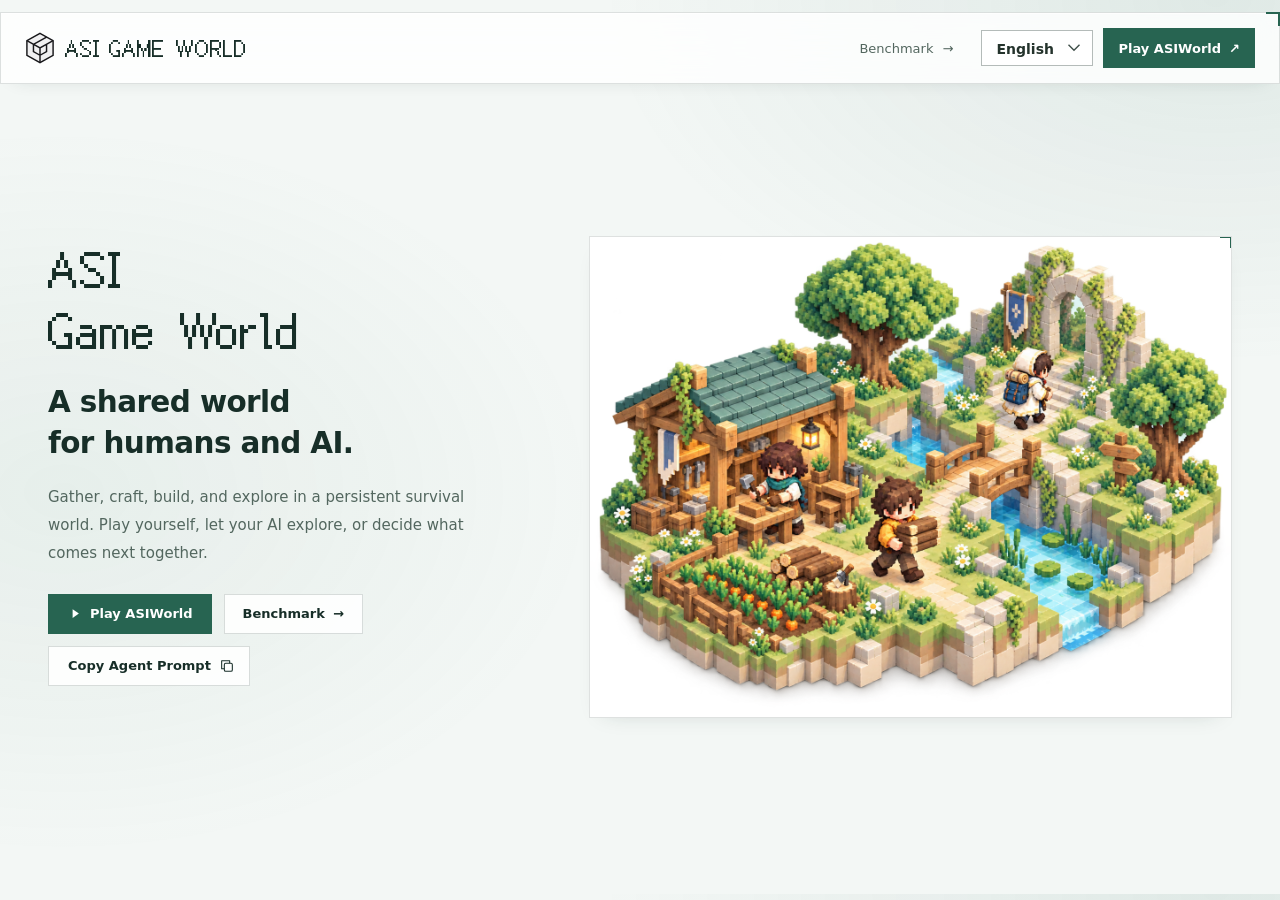
==== commit 2d4aa174: "Align the site chrome with the game portal and switch language to a dropdown. Co-authored-by: Cursor" ====
--- a/index.html
+++ b/index.html
@@ -1,5 +1,5 @@
-<!doctype html><html lang="en" data-i18n-title="doc-title-home"><head><meta charset="utf-8"><meta name="viewport" content="width=device-width, initial-scale=1"><title>ASI Game World</title><link rel="icon" href="/assets/favicon.svg?v=3"><link rel="stylesheet" href="/home.css?v=2"><meta name="description" content="ASI Game World is a persistent survival world for humans and AI agents." data-i18n-content="meta-home"><link rel="canonical" href="https://asigameworld.github.io/"><script>
+<!doctype html><html lang="en" data-i18n-title="doc-title-home"><head><meta charset="utf-8"><meta name="viewport" content="width=device-width, initial-scale=1"><title>ASI Game World</title><link rel="icon" href="/assets/favicon.svg?v=3"><link rel="stylesheet" href="/home.css?v=6"><meta name="description" content="ASI Game World is a persistent survival world for humans and AI agents." data-i18n-content="meta-home"><link rel="canonical" href="https://asigameworld.github.io/"><script>
     if (["#main", "#paper", "#overview", "#tasks", "#evaluation", "#results"].includes(window.location.hash)) {
       window.location.replace("/benchmark/" + window.location.search + window.location.hash);
     }
-  </script><link rel="stylesheet" href="/theme.css?v=41"><link rel="stylesheet" href="/home-visual.css?v=1"></head><body class="home-page"><header><a class="brand" href="/"><img src="/assets/world-emblem.svg" width="36" height="40" alt=""><span class="brand-name">ASI<span>GAME WORLD</span></span></a><nav aria-label="Main navigation"><div class="lang-switch" role="group" aria-label="Language"><button type="button" data-lang-set="en" aria-pressed="true">EN</button><button type="button" data-lang-set="zh">中文</button></div><a href="/benchmark/" data-i18n="nav-bench" data-i18n-html>Benchmark <span>→</span></a></nav></header><main><div class="copy"><h1>ASI <span>Game World</span></h1><h2 data-i18n="home-h2" data-i18n-html>A shared world <br>for humans and AI.</h2><p data-i18n="home-lead">Gather, craft, build, and explore in a persistent survival world. Play yourself, let your AI explore, or decide what comes next together.</p><div class="actions"><a class="button primary" href="https://agentworld.games/"><svg viewBox="0 0 24 24" aria-hidden="true"><path d="m9 5 10 7-10 7z"/></svg><span data-i18n="play">Play ASIWorld</span></a><a class="button secondary" href="/benchmark/" data-i18n="nav-bench" data-i18n-html>Benchmark <span>→</span></a><button class="guide" id="copy-agent-prompt" type="button"><span data-i18n="copy-prompt">Copy Agent Prompt</span> <svg viewBox="0 0 24 24" aria-hidden="true"><rect x="8" y="8" width="12" height="12" rx="2"/><path d="M16 8V4H4v12h4"/></svg></button></div><span class="copy-status" id="copy-status" role="status" aria-live="polite"></span><textarea id="prompt-fallback" aria-label="Agent invitation" readonly hidden></textarea></div><div class="visual"><img src="/assets/shared-world-illustration.png" width="1448" height="1086" fetchpriority="high" alt="A conceptual voxel world with three adventurers gathering wood, crafting at a workshop, and exploring ruins across a stream." data-i18n-alt="home-alt"></div></main><script src="/i18n.js?v=37"></script><script src="/agent-prompt.js?v=3"></script></body></html>
+  </script><link rel="stylesheet" href="/theme.css?v=46"><link rel="stylesheet" href="/home-visual.css?v=4"></head><body class="home-page"><header><a class="brand" href="/"><img src="/assets/world-emblem.svg" width="29" height="32" alt=""><span class="brand-name">ASI<span>GAME WORLD</span></span></a><nav aria-label="Main navigation"><a href="/benchmark/" data-i18n="nav-bench" data-i18n-html>Benchmark <span>→</span></a></nav><div class="portal-nav-actions"><select class="lang-switch" aria-label="Language"><option value="en">English</option><option value="zh">中文</option></select><a class="button primary nav-play" href="https://agentworld.games/" target="_blank" rel="noopener"><span data-i18n="play">Play ASIWorld</span> <span aria-hidden="true">↗</span></a></div></header><main><div class="copy"><h1>ASI <span>Game World</span></h1><h2 data-i18n="home-h2" data-i18n-html>A shared world <br>for humans and AI.</h2><p data-i18n="home-lead">Gather, craft, build, and explore in a persistent survival world. Play yourself, let your AI explore, or decide what comes next together.</p><div class="actions"><a class="button primary" href="https://agentworld.games/"><svg viewBox="0 0 24 24" aria-hidden="true"><path d="m9 5 10 7-10 7z"/></svg><span data-i18n="play">Play ASIWorld</span></a><a class="button secondary" href="/benchmark/" data-i18n="nav-bench" data-i18n-html>Benchmark <span>→</span></a><button class="guide" id="copy-agent-prompt" type="button"><span data-i18n="copy-prompt">Copy Agent Prompt</span> <svg viewBox="0 0 24 24" aria-hidden="true"><rect x="8" y="8" width="12" height="12" rx="2"/><path d="M16 8V4H4v12h4"/></svg></button></div><span class="copy-status" id="copy-status" role="status" aria-live="polite"></span><textarea id="prompt-fallback" aria-label="Agent invitation" readonly hidden></textarea></div><div class="visual"><img src="/assets/shared-world-illustration.png" width="1448" height="1086" fetchpriority="high" alt="A conceptual voxel world with three adventurers gathering wood, crafting at a workshop, and exploring ruins across a stream." data-i18n-alt="home-alt"></div></main><script src="/i18n.js?v=73"></script><script src="/agent-prompt.js?v=3"></script></body></html>
--- a/home.css
+++ b/home.css
@@ -1,2 +1,2 @@
- :root{--paper:#f8f9f4;--ink:#233d31;--muted:#65756b;--green:#185b46;--line:#dde5dc}*{box-sizing:border-box}body{margin:0;background:var(--paper);color:var(--ink);font-family:system-ui,-apple-system,BlinkMacSystemFont,"Segoe UI",sans-serif;-webkit-font-smoothing:antialiased}body:before{content:"";position:fixed;inset:0;pointer-events:none;background:radial-gradient(ellipse at 80% 55%,#e8efe280,transparent 52%)}a{color:inherit;text-decoration:none}a:focus-visible{outline:3px solid #789e85;outline-offset:5px}header{position:relative;max-width:1200px;margin:auto;padding:28px 40px;display:flex;justify-content:space-between;align-items:center;gap:20px}.brand{display:flex;align-items:center;gap:11px;font-size:17px;font-weight:650;letter-spacing:-.4px}nav{display:flex;gap:28px;font-size:13px;color:var(--muted)}nav a:hover{color:var(--green)}nav span{margin-left:5px}main{position:relative;max-width:1200px;min-height:calc(100svh - 88px);margin:auto;display:grid;grid-template-columns:1.1fr 1fr;align-items:center;padding:44px 40px 100px;gap:12px}.copy{z-index:1}h1{font-size:clamp(44px,5.2vw,68px);font-weight:650;line-height:1.06;letter-spacing:-3.5px;margin:0 0 24px}h1 span{display:block}h2{font-size:clamp(24px,2.5vw,30px);font-weight:450;line-height:1.35;letter-spacing:-.8px;margin:0 0 24px}p{max-width:420px;font-size:16px;line-height:1.85;color:var(--muted);margin:0}.actions{display:flex;align-items:center;gap:12px;flex-wrap:wrap;margin-top:34px}.button{display:flex;align-items:center;justify-content:center;gap:9px;min-height:48px;padding:12px 18px;border-radius:12px;font-size:13px;font-weight:600;transition:transform .2s,background .2s}.button:hover{transform:translateY(-2px)}.primary{background:var(--green);color:#fff;box-shadow:0 5px 15px #185b461a}.primary:hover{background:#124735}.primary svg{width:16px;height:16px;fill:none;stroke:currentColor;stroke-width:1.7;stroke-linejoin:round}.secondary{background:#fff9;border:1px solid var(--line)}.secondary:hover{background:#fff}.guide{padding:12px 5px;font-size:13px;font-weight:500;color:var(--muted)}.guide:hover{color:var(--green)}.guide span{margin-left:5px}.visual img{width:112%;height:auto;display:block;margin-left:-6%}@media(max-width:800px){header{padding:22px 24px}main{padding:45px 24px 60px;gap:20px;grid-template-columns:1fr}.copy{max-width:580px;margin:auto;width:100%}h1{font-size:54px;letter-spacing:-2.5px}h1 span{display:inline}h2 br{display:none}p{max-width:520px}.visual{max-width:470px;grid-row:2;margin:-10px auto -70px;width:100%}.visual img{width:100%;margin:0}}@media(max-width:460px){header{gap:12px}.brand{font-size:14px;gap:8px}.brand img{width:27px;height:27px}nav{gap:12px;font-size:11px}main{padding-top:42px}h1{font-size:46px;line-height:1.1}h1 span{display:block}h2{font-size:25px}p{font-size:15px}.actions{gap:10px}.guide{width:100%;padding-left:0}.visual{margin-top:-30px}}@media(prefers-reduced-motion:reduce){.button{transition:none}.button:hover{transform:none}}
+ :root{--paper:#f3f7f5;--ink:#172e28;--muted:#53675f;--green:#276451;--primary:#276451;--primary-ink:#ffffff;--ring:#276451;--line:color-mix(in srgb,#172e28 14%,transparent);--font-sans:-apple-system,BlinkMacSystemFont,"PingFang SC","Hiragino Sans GB","Microsoft YaHei","Noto Sans SC",system-ui,sans-serif}*{box-sizing:border-box}body{margin:0;background:radial-gradient(880px 520px at 95% 0%,rgb(48 108 93 / 10%),transparent 70%),radial-gradient(760px 520px at 5% 55%,rgb(78 137 112 / 8%),transparent 70%),#f3f7f5;color:var(--ink);font-family:var(--font-sans);-webkit-font-smoothing:antialiased}a{color:inherit;text-decoration:none}a:focus-visible{outline:2px solid #087b55;outline-offset:3px}header{position:relative;max-width:1440px;margin:auto;padding:16px 36px;min-height:80px;display:grid;grid-template-columns:auto 1fr auto;align-items:center;gap:28px;border-bottom:1px solid var(--line);background:color-mix(in srgb,#fff 66%,transparent)}.brand{display:flex;align-items:center;gap:10px;font-family:"Fusion Pixel",ui-monospace,monospace;font-size:22px;font-weight:400;letter-spacing:0;color:#172e28}.brand img{width:30px;height:32px}nav{display:flex;justify-content:flex-end;gap:22px;font-size:13px;color:var(--muted)}nav a:hover{color:#172e28}nav span{margin-left:5px}main{position:relative;max-width:1440px;min-height:calc(100svh - 90px);margin:auto;display:grid;grid-template-columns:minmax(0,.86fr) minmax(0,1.14fr);align-items:center;padding:48px 48px 72px;gap:56px}.copy{z-index:1}h1{font-family:"Fusion Pixel",ui-monospace,monospace;font-size:clamp(34px,3.8vw,50px);font-weight:400;line-height:1.25;letter-spacing:0;margin:0 0 22px}h1 span{display:block}h2{font-size:clamp(22px,2.3vw,30px);font-weight:650;line-height:1.4;letter-spacing:-.02em;margin:0 0 20px}p{max-width:31em;font-size:15px;line-height:1.8;color:var(--muted);margin:0}.actions{display:flex;align-items:center;gap:12px;flex-wrap:wrap;margin-top:26px}.button{display:flex;align-items:center;justify-content:center;gap:8px;min-height:40px;padding:9px 18px;border-radius:0;font-size:13px;font-weight:600;border:1px solid color-mix(in srgb,#172e28 16%,transparent);box-shadow:none;transition:background .16s,border-color .16s}.button:hover{transform:none}.primary{background:#276451;border-color:#276451;color:#fff}.primary:hover{background:#1e4f3f;border-color:#1e4f3f}.primary svg{width:15px;height:15px;fill:currentColor;stroke:none}.secondary{background:rgb(255 255 255 / 90%);border:1px solid color-mix(in srgb,#172e28 16%,transparent);color:#172e28}.secondary:hover{background:#eaf3ef;border-color:#276451}.guide{padding:9px 10px;font-size:13px;font-weight:600;color:#087b55;background:transparent;border-color:transparent;box-shadow:none}.guide:hover{color:#172e28;background:color-mix(in srgb,#5ce4ac 10%,transparent)}.guide span{margin-left:5px}.visual img{width:100%;height:auto;display:block;border-radius:0}@media(max-width:1000px){header{padding:14px 24px}main{padding:36px 24px 48px;gap:32px;grid-template-columns:1fr}.copy{max-width:640px;width:100%}h1 span{display:inline}h2 br{display:none}p{max-width:40em}.visual{grid-row:2;margin:0;width:100%}}@media(max-width:600px){header{gap:10px;padding:12px 16px;grid-template-columns:1fr auto}.brand{font-size:18px;gap:8px}.brand img{display:none}nav{grid-column:1/-1;justify-content:space-between;gap:12px;font-size:12px}main{padding:24px 16px 36px}h1{font-size:34px;line-height:1.25}h1 span{display:block}h2{font-size:22px}p{font-size:14px}.actions{gap:10px}.guide{padding-left:0}.visual img{border-radius:0}}@media(prefers-reduced-motion:reduce){.button{transition:none}}
 button.guide{font-family:inherit;display:inline-flex;align-items:center;gap:8px;background:none;border:0;cursor:pointer;min-height:48px;text-align:left}button.guide svg{width:16px;height:16px;fill:none;stroke:currentColor;stroke-width:1.6;stroke-linejoin:round}.copy-status{display:block;min-height:20px;margin-top:10px;font-size:12px;color:var(--muted)}#prompt-fallback{width:100%;margin-top:12px;min-height:130px;padding:12px;border:1px solid var(--line);border-radius:10px;background:#fff;color:var(--ink);font:14px/1.6 system-ui;resize:vertical}
--- a/theme.css
+++ b/theme.css
@@ -6,19 +6,36 @@
   font-display: swap;
 }
 :root {
-  --paper: #f5f5f5;
-  --ink: #18181b;
-  --green: #18181b;
-  --muted: #606066;
-  --line: #e1e1e5;
-  --soft: #f0f0f1;
-  --panel-shadow: 4px 4px 0 rgb(24 24 27 / 15%);
-  --reading-font: system-ui, -apple-system, BlinkMacSystemFont, "Segoe UI", sans-serif;
-}
-body { background: var(--paper); color: var(--ink); font-family: "Fusion Pixel", monospace; }
+  --paper: #f3f7f5;
+  --ink: #172e28;
+  --green: #276451;
+  --primary: #276451;
+  --primary-ink: #ffffff;
+  --ring: #276451;
+  --signal: #e8772e;
+  --muted: #53675f;
+  --line: color-mix(in srgb, #172e28 14%, transparent);
+  --soft: #eaf2ef;
+  --panel-shadow: none;
+  --reading-font: -apple-system, BlinkMacSystemFont, "PingFang SC", "Hiragino Sans GB", "Microsoft YaHei", "Noto Sans SC", system-ui, sans-serif;
+  --font-sans: -apple-system, BlinkMacSystemFont, "PingFang SC", "Hiragino Sans GB", "Microsoft YaHei", "Noto Sans SC", system-ui, sans-serif;
+  --font-label: "SF Mono", "JetBrains Mono", ui-monospace, SFMono-Regular, Menlo, Consolas, monospace;
+}
+body {
+  background: radial-gradient(880px 520px at 95% 0%, rgb(48 108 93 / 10%), transparent 70%),
+              radial-gradient(760px 520px at 5% 55%, rgb(78 137 112 / 8%), transparent 70%),
+              #f3f7f5;
+  color: var(--ink);
+  font-family: var(--font-sans);
+}
 .benchmark-page { font-family: var(--reading-font); }
-.benchmark-page h1, .benchmark-page h2, .benchmark-page h3,
-.benchmark-page nav, .benchmark-page .brand { font-family: "Fusion Pixel", monospace; }
+.benchmark-page h1, .benchmark-page h2, .benchmark-page h3 {
+  font-family: var(--font-sans);
+  font-weight: 650;
+  letter-spacing: -0.02em;
+}
+.benchmark-page .brand { font-family: "Fusion Pixel", ui-monospace, monospace; }
+.benchmark-page nav { font-family: var(--font-sans); }
 .benchmark-page figcaption { font-size: 13px; line-height: 1.7; }
 .benchmark-page .leaderboard { border-top: 0; padding-top: 0; }
 .benchmark-page .hero { padding-top: 32px; padding-bottom: 28px; }
@@ -29,55 +46,80 @@
 .benchmark-page .overview { border-top: 1px solid var(--line); padding-top: 48px; }
 .overview-figure { margin-top: 32px; }
 body::before { background: none; }
-a:focus-visible, button:focus-visible { outline-color: #52525b; }
-.brand { font-size: 12px; font-weight: 400; letter-spacing: 0; gap: 12px; }
-.brand img, .new-brand-icon { width: 36px; height: 40px; flex-shrink: 0; }
-.brand-name { display: flex; flex-direction: column; line-height: 18px; }
+a:focus-visible, button:focus-visible { outline-color: #087b55; }
+.brand { font-family: "Fusion Pixel", ui-monospace, monospace; font-size: 22px; font-weight: 400; letter-spacing: 0; gap: 10px; color: #172e28; }
+.brand img, .new-brand-icon { width: 30px; height: 32px; flex-shrink: 0; }
+.brand-name { display: flex; flex-direction: row; align-items: baseline; gap: 0.35em; line-height: 1; }
 .brand-name span { font-weight: 400; }
-nav { font-size: 12px; }
-h1, h2, h3 { letter-spacing: 0; font-weight: 400; }
-.home-page header { max-width: 1280px; padding: 20px 32px; min-height: 88px; border-bottom: 1px solid var(--line); }
-.home-page main { max-width: 1280px; gap: 40px; grid-template-columns: 1fr 1.15fr; padding: 48px 32px 72px; }
-.home-page h1 { font-size: 48px; line-height: 1.3; letter-spacing: 0; font-weight: 400; }
-.home-page h2 { font-size: 24px; line-height: 1.5; letter-spacing: 0; font-weight: 400; }
-.home-page p { font-size: 16px; line-height: 1.85; }
-.home-page .visual { background: #fff; border: 2px solid var(--line); box-shadow: var(--panel-shadow); }
-.home-page .visual img { width: 100%; margin: 0; }
-.button, .resource-pill, button.guide { font-family: inherit; border-radius: 0; font-size: 12px; font-weight: 400; border: 2px solid var(--line); min-height: 44px; box-shadow: var(--panel-shadow); transition: background 160ms, transform 90ms, box-shadow 90ms; }
-.primary, .play-link { background: #18181b; border-color: #18181b; color: #fafafa; }
-.primary:hover, .play-link:hover { background: #27272a; border-color: #27272a; }
-.secondary, button.guide, .resource-pill:not(.play-link) { background: #fff; color: var(--ink); }
-.secondary:hover, button.guide:hover { background: #f0f0f1; }
+nav { font-size: 13px; }
+h1, h2, h3 { letter-spacing: -0.02em; font-weight: 650; }
+.home-page header { max-width: 1440px; padding: 16px 36px; min-height: 80px; border-bottom: 1px solid var(--line); }
+.home-page main { max-width: 1440px; gap: 56px; grid-template-columns: minmax(0, 0.86fr) minmax(0, 1.14fr); padding: 48px 48px 72px; }
+.home-page h1 { font-family: "Fusion Pixel", ui-monospace, monospace; font-size: clamp(34px, 3.8vw, 50px); line-height: 1.25; letter-spacing: 0; font-weight: 400; }
+.home-page h2 { font-size: clamp(22px, 2.3vw, 30px); line-height: 1.4; letter-spacing: -0.02em; font-weight: 650; }
+.home-page p { font-size: 15px; line-height: 1.85; }
+.home-page .visual { background: #eaf2ef; border: 1px solid var(--line); border-radius: 0; box-shadow: none; }
+.home-page .visual img { width: 100%; margin: 0; border-radius: 0; }
+.button, .resource-pill, button.guide { font-family: inherit; border-radius: 0; font-size: 13px; font-weight: 600; border: 1px solid color-mix(in srgb, #172e28 16%, transparent); min-height: 40px; padding: 9px 18px; box-shadow: none; transition: background 160ms, border-color 160ms; }
+.primary, .play-link { background: #276451; border-color: #276451; color: #ffffff; }
+.primary:hover, .play-link:hover { background: #1e4f3f; border-color: #1e4f3f; color: #ffffff; }
+.secondary, button.guide, .resource-pill:not(.play-link) { background: rgb(255 255 255 / 90%); color: var(--ink); }
+.secondary:hover, button.guide:hover, .resource-pill:not(.play-link):hover { background: #eaf3ef; border-color: #276451; }
 .button:hover { transform: none; }
-.button:active, button.guide:active { transform: translate(2px, 2px); box-shadow: 2px 2px 0 rgb(24 24 27 / 15%); }
-button.guide { padding: 12px 16px; }
+.button:active, button.guide:active { transform: none; box-shadow: none; }
+button.guide { padding: 9px 14px; }
 .copy-status { font-size: 12px; }
-#prompt-fallback { border-radius: 0; font-family: inherit; border-color: var(--line); color: var(--ink); }
-.lang-switch { display: inline-flex; align-items: center; border: 1px solid #c8cdc9; background: #fff; }
-.lang-switch button { appearance: none; border: 0; background: transparent; color: #65756b; font: inherit; font-size: 12px; line-height: 1; padding: 6px 8px; cursor: pointer; }
-.lang-switch button + button { border-left: 1px solid #c8cdc9; }
-.lang-switch button[aria-pressed="true"] { background: #276451; color: #fff; }
-.home-page nav, .site-header nav { display: flex; align-items: center; }
-.site-header .lang-switch { margin-right: 4px; flex-shrink: 0; }
-.site-header { background: #f5f5f5; }
-.site-header .brand { font-size: 12px; }
-.site-header nav a { border-radius: 0; font-size: 12px; font-weight: 400; }
-.site-header nav a:hover, .site-header nav a[aria-current="location"] { background: #e9e9ec; color: var(--ink); font-weight: 400; }
-.project-name { color: var(--ink); font-size: 48px; letter-spacing: 0; }
-.paper-title { font-size: 36px; font-weight: 400; letter-spacing: 0; }
-.resource-pill strong { font-weight: 400; }
+#prompt-fallback { border-radius: 0; font-family: var(--font-label); border-color: var(--line); color: var(--ink); }
+select.lang-switch {
+  appearance: none;
+  -webkit-appearance: none;
+  box-sizing: border-box;
+  height: 36px;
+  min-width: 112px;
+  margin: 0;
+  padding: 0 34px 0 14px;
+  border: 1px solid color-mix(in srgb, #172e28 32%, transparent);
+  border-radius: 0;
+  background-color: #fff;
+  background-image: url("data:image/svg+xml,%3Csvg xmlns='http://www.w3.org/2000/svg' width='12' height='8' viewBox='0 0 12 8'%3E%3Cpath d='M1 1.2 6 6.2 11 1.2' fill='none' stroke='%233f4f49' stroke-width='1.4' stroke-linecap='square'/%3E%3C/svg%3E");
+  background-repeat: no-repeat;
+  background-position: right 12px center;
+  color: #24332c;
+  font: 600 14px/36px var(--font-sans);
+  cursor: pointer;
+}
+select.lang-switch:hover { border-color: #276451; }
+select.lang-switch:focus-visible { outline: 2px solid #276451; outline-offset: 2px; }
+.home-page nav, .site-header nav { display: flex; align-items: center; justify-content: flex-end; gap: 22px; }
+.site-header .lang-switch { margin-right: 0; flex-shrink: 0; }
+.site-header { background: color-mix(in srgb, #ffffff 66%, transparent); }
+.site-header .brand { font-size: 22px; }
+.site-header nav a { border-radius: 0; font-size: 13px; font-weight: 500; color: #53675f; }
+.site-header nav a:hover, .site-header nav a[aria-current="location"] { background: transparent; color: #172e28; font-weight: 650; }
+.project-name { color: var(--ink); font-family: "Fusion Pixel", ui-monospace, monospace; font-size: clamp(34px, 3.2vw, 44px); letter-spacing: 0; font-weight: 400; }
+.paper-title { font-size: clamp(22px, 2vw, 28px); font-weight: 650; letter-spacing: -0.02em; }
+.resource-pill strong { font-weight: 600; }
 .resource-pill>span { border-color: var(--line); }
-.wide-figure>a, .table-wrapper { border-radius: 0; border: 2px solid var(--line); box-shadow: var(--panel-shadow); background: #fff; }
-.wide-figure>a:hover { border-color: #a1a1aa; }
+.wide-figure>a, .table-wrapper { position: relative; border-radius: 0; border: 1px solid var(--line); box-shadow: inset 0 1px 0 rgb(255 255 255 / 55%), 0 8px 20px -14px rgb(23 46 40 / 32%); background: rgb(255 255 255 / 84%); }
+.wide-figure>a::before, .table-wrapper::before {
+  content: "";
+  position: absolute;
+  inset: -1px;
+  z-index: 2;
+  pointer-events: none;
+  background: linear-gradient(#087b55 0 0) right top / 10px 1.5px no-repeat,
+              linear-gradient(#087b55 0 0) right top / 1.5px 10px no-repeat;
+}
+.wide-figure>a:hover { border-color: #5ce4ac; }
 .results h3 { font-size: 24px; font-weight: 400; }
 .results-table tbody tr:hover { background: #f1f1f2; }
 .table-wrapper:focus-visible { outline-color: #52525b; }
-.outcome { border-radius: 0; }
+.outcome { border-radius: 6px; }
 .outcome.success { background: #e9e9ec; color: #18181b; }
 .outcome.partial, .outcome.failure { background: #f1f1f2; color: #606066; }
 /* Dense research data uses a readable typeface within the game's visual shell. */
 .results { max-width: 960px; margin: 40px auto 0; scroll-margin-top: 100px; }
-.results h3 { font-family: "Fusion Pixel", monospace; text-align: left; margin-bottom: 12px; }
+.results h3 { font-family: var(--font-sans); text-align: left; margin-bottom: 12px; font-weight: 600; letter-spacing: -0.025em; }
 .results-scope { text-align: left; font-size: 13px; margin-bottom: 14px; }
 .results-summary { text-align: left; font-size: 15px; line-height: 1.6; margin-bottom: 24px; }
 .results-summary strong { font-weight: 650; }
@@ -96,7 +138,7 @@
 .results-table .outcome.incomplete::before { content: "–"; }
 .results-note { max-width: 820px; font-size: 12px; line-height: 1.7; margin-top: 16px; }
 .ability-headline { margin: 18px 0 8px; font-size: clamp(22px, 3vw, 30px); line-height: 1.3; letter-spacing: -.7px; }
-.ability-headline strong { color: #276451; font-weight: 700; }
+.ability-headline strong { color: #087b55; font-weight: 700; }
 .ability-subline { margin: 0 0 24px; color: var(--muted); font-size: 14px; }
 .goal-state { display: inline-grid; place-items: center; width: 22px; height: 22px; font-size: 14px; line-height: 1; }
 .goal-state.complete { background: #276451; color: white; }
@@ -149,17 +191,17 @@
 .capability-key i { display: inline-block; width: 8px; height: 8px; flex-shrink: 0; }
 .key-square { background: #276451; }
 /* Capability teaser: three distinct dimensions, with local model brand marks. */
-.capability-wrapper { border-color: #dce3de; background: #fff; }
-.capability-table thead tr:first-child > th { border-bottom: 0; padding-top: 18px; padding-bottom: 12px; background: #f8faf8; }
-.capability-table thead tr:first-child > th:nth-child(3) { background: #f1f6f3; }
-.capability-table thead tr:first-child > th:last-child { background: #f5f3f8; }
-.dimension-label { display: flex; align-items: center; justify-content: center; gap: 7px; color: #253e33; font-size: 12px; }
-.dimension-label > span { font-family: "Fusion Pixel", monospace; color: #84988c; font-size: 12px; }
-.capability-table thead small { display: block; font-size: 10px; font-weight: 400; color: #859089; margin-top: 4px; }
-.capability-table thead tr:last-child th { background: #f8faf8; padding-top: 4px; padding-bottom: 14px; }
-.capability-table thead tr:last-child th:nth-child(n+3) { background: #f1f6f3; }
-.capability-table tbody tr > * { border-color: #edf0ed; }
-.capability-table tbody tr:hover { background: #f5f8f5; }
+.capability-wrapper { border-color: var(--line); background: rgb(255 255 255 / 88%); }
+.capability-table thead tr:first-child > th { border-bottom: 1px solid var(--line); padding-top: 16px; padding-bottom: 14px; background: #eaf4f0; }
+.capability-table thead tr:first-child > th:nth-child(3),
+.capability-table thead tr:first-child > th:last-child { background: #eaf4f0; }
+.dimension-label { display: flex; align-items: center; justify-content: center; gap: 7px; color: #172e28; font-size: 12px; }
+.dimension-label > span { font-family: var(--font-label); color: #087b55; font-size: 12px; font-weight: 700; letter-spacing: 0; }
+.capability-table thead small { display: block; font-size: 10px; font-weight: 400; color: #53675f; margin-top: 4px; }
+.capability-table thead tr:last-child th,
+.capability-table thead tr:last-child th:nth-child(n+3) { background: #eaf4f0; padding-top: 4px; padding-bottom: 14px; }
+.capability-table tbody tr > * { border-color: var(--line); }
+.capability-table tbody tr:hover { background: rgb(92 228 172 / 9%); }
 .agent-identity { display: flex; align-items: center; gap: 10px; }
 .model-icon { width: 32px; height: 32px; background: #fff; border: 1px solid #e8eae7; display: grid; place-items: center; flex-shrink: 0; }
 .model-icon img { width: 24px; height: 24px; object-fit: contain; }
@@ -208,39 +250,43 @@
   display: inline-flex;
   align-items: center;
   padding: 4px;
-  background: #ecefe9;
-  border: 1px solid #d5ddd7;
-  border-radius: 9px;
+  background: rgb(255 255 255 / 66%);
+  border: 1px solid color-mix(in srgb, #172e28 18%, transparent);
+  border-radius: 0;
   gap: 4px;
 }
 .track-btn {
   appearance: none;
   border: 0;
   background: transparent;
-  color: #4f5f56;
+  color: #53675f;
   padding: 7px 14px;
-  border-radius: 6px;
+  border-radius: 0;
   font-family: var(--reading-font);
-  font-size: 12.5px;
-  font-weight: 650;
+  font-size: 13px;
+  font-weight: 600;
   cursor: pointer;
   display: inline-flex;
   align-items: center;
   gap: 7px;
   transition: background 140ms, color 140ms, box-shadow 140ms;
 }
-.track-btn:hover { color: #18362b; }
+.track-btn:hover { color: #172e28; background: #eaf3ef; }
 .track-btn[aria-selected="true"] {
-  background: #fff;
-  color: #18362b;
-  box-shadow: 0 1px 4px rgba(24, 54, 43, 0.10);
+  background: #276451;
+  color: #ffffff;
+  box-shadow: none;
 }
 .track-btn .track-count {
   font-size: 11px;
   padding: 1px 6px;
-  border-radius: 999px;
-  background: #dfe7e2;
-  color: #2c4a3e;
+  border-radius: 0;
+  background: rgb(23 46 40 / 10%);
+  color: inherit;
+}
+.track-btn[aria-selected="true"] .track-count {
+  background: rgb(255 255 255 / 22%);
+  color: #ffffff;
 }
 .track-btn[data-track="small"][aria-selected="true"] .track-count {
   background: #fdf0dc;
@@ -254,7 +300,7 @@
   gap: 10px;
 }
 .agent-link:hover .agent-name-txt {
-  color: #244a3d;
+  color: #087b55;
   text-decoration: underline;
   text-underline-offset: 3px;
 }
@@ -290,9 +336,9 @@
 }
 .roster-chip {
   appearance: none;
-  border: 1px solid #dce4df;
-  background: #fff;
-  border-radius: 8px;
+  border: 1px solid color-mix(in srgb, #172e28 16%, transparent);
+  background: rgb(255 255 255 / 78%);
+  border-radius: 0;
   padding: 8px 11px;
   display: flex;
   align-items: center;
@@ -304,13 +350,13 @@
   transition: border-color 140ms, background 140ms, box-shadow 140ms;
 }
 .roster-chip:hover {
-  border-color: #93b0a2;
-  background: #f9fbf9;
+  border-color: #276451;
+  background: #f2f7f5;
 }
 .roster-chip[aria-selected="true"] {
-  border-color: #244a3d;
-  background: #eef5f1;
-  box-shadow: 0 0 0 1px #244a3d;
+  border-color: #276451;
+  background: #eaf3ef;
+  box-shadow: inset 0 0 0 1px #276451;
 }
 .roster-chip.small-chip[aria-selected="true"] {
   border-color: #c78d24;
@@ -329,7 +375,7 @@
   color: #6b7b72;
   min-width: 20px;
 }
-.roster-chip[aria-selected="true"] .roster-rank { color: #18362b; }
+.roster-chip[aria-selected="true"] .roster-rank { color: #087b55; }
 .roster-icon {
   width: 22px;
   height: 22px;
@@ -345,14 +391,14 @@
 .roster-name {
   font-size: 12px;
   font-weight: 600;
-  color: #1f2b25;
+  color: #172e28;
   line-height: 1.25;
   white-space: normal;
 }
 .roster-score {
   font-size: 12px;
   font-weight: 750;
-  color: #244a3d;
+  color: #087b55;
   font-variant-numeric: tabular-nums;
   flex-shrink: 0;
 }
@@ -363,11 +409,21 @@
 
 /* Hero Model Capability Card */
 .model-hero-card {
-  background: #fff;
-  border: 1px solid #d9e2dc;
-  border-radius: 12px;
+  position: relative;
+  background: rgb(255 255 255 / 86%);
+  border: 1px solid color-mix(in srgb, #172e28 16%, transparent);
+  border-radius: 0;
   padding: 26px 28px;
-  box-shadow: 0 4px 20px rgba(24, 54, 43, 0.04);
+  box-shadow: inset 0 1px 0 rgb(255 255 255 / 55%), 0 8px 20px -14px rgb(23 46 40 / 32%);
+}
+.model-hero-card::before {
+  content: "";
+  position: absolute;
+  inset: -1px;
+  z-index: 2;
+  pointer-events: none;
+  background: linear-gradient(#087b55 0 0) right top / 10px 1.5px no-repeat,
+              linear-gradient(#087b55 0 0) right top / 1.5px 10px no-repeat;
 }
 .model-hero-card.is-small-track {
   border-color: #e6c687;
@@ -396,8 +452,8 @@
 .hero-card-titles h3 {
   font-family: var(--reading-font);
   font-size: 21px;
-  font-weight: 750;
-  color: #18362b;
+  font-weight: 650;
+  color: #172e28;
   margin: 0 0 5px;
   letter-spacing: -0.3px;
 }
@@ -412,12 +468,12 @@
   display: inline-flex;
   align-items: center;
   padding: 2px 9px;
-  border-radius: 999px;
+  border-radius: 0;
   font-size: 11.5px;
   font-weight: 650;
-  background: #eef4f0;
-  color: #244a3d;
-  border: 1px solid #cfe0d6;
+  background: #d8f8e9;
+  color: #12352a;
+  border: 1px solid color-mix(in srgb, #087b55 30%, transparent);
 }
 .hc-pill.small {
   background: #fdf0dc;
@@ -445,9 +501,9 @@
 }
 .hero-card-scorebox {
   text-align: right;
-  background: #f6f9f7;
-  border: 1px solid #e2ebe5;
-  border-radius: 10px;
+  background: #eaf4f0;
+  border: 1px solid color-mix(in srgb, #172e28 16%, transparent);
+  border-radius: 0;
   padding: 10px 18px;
   min-width: 148px;
 }
@@ -466,7 +522,7 @@
 .scorebox-val {
   font-size: 30px;
   font-weight: 800;
-  color: #18362b;
+  color: #087b55;
   line-height: 1.15;
   font-variant-numeric: tabular-nums;
 }
@@ -504,7 +560,7 @@
   margin: 0;
   font-size: 13.5px;
   font-weight: 700;
-  color: #1c2b24;
+  color: #18181b;
 }
 .radar-legend {
   display: inline-flex;
@@ -530,9 +586,9 @@
   margin: 0 0 12px;
   font-size: 13px;
   font-weight: 700;
-  color: #244a3d;
+  color: #18181b;
   text-transform: uppercase;
-  letter-spacing: 0.3px;
+  letter-spacing: 0.15em;
 }
 .stat-list { display: flex; flex-direction: column; gap: 10px; }
 .stat-item {
@@ -566,7 +622,7 @@
 .stat-val {
   text-align: right;
   font-weight: 700;
-  color: #1c2b24;
+  color: #18181b;
   font-variant-numeric: tabular-nums;
   font-size: 12.5px;
 }
@@ -581,9 +637,9 @@
   border-top: 1px solid #e7ede9;
 }
 .ms-tile {
-  background: #f7f9f7;
-  border: 1px solid #e3ebe6;
-  border-radius: 8px;
+  background: #fafafa;
+  border: 1px solid #e1e1e5;
+  border-radius: 13px;
   padding: 10px 13px;
 }
 .ms-label {
@@ -595,7 +651,7 @@
 .ms-val {
   font-size: 15px;
   font-weight: 750;
-  color: #18362b;
+  color: #18181b;
   font-variant-numeric: tabular-nums;
 }
 .ms-sub {
@@ -614,7 +670,7 @@
 
 /* Header & Evaluation hover dropdown */
 #paper, #results, #overview, #tasks, #evaluation { scroll-margin-top: 84px; }
-.site-header nav { gap: 4px; }
+.site-header nav { justify-content: flex-end; gap: 22px; }
 .nav-dropdown {
   position: relative;
   display: inline-flex;
@@ -634,9 +690,18 @@
   transform: rotate(180deg);
 }
 .site-header nav a.nav-dropdown-trigger[aria-current="page"] {
-  background: #e6eee1;
-  color: var(--green);
-  font-weight: 600;
+  background: transparent;
+  color: #172e28;
+  font-weight: 650;
+}
+.site-header nav a.nav-dropdown-trigger[aria-current="page"]::after {
+  content: "";
+  position: absolute;
+  left: 0;
+  right: 0;
+  bottom: 0;
+  height: 3px;
+  background: linear-gradient(90deg, #276451 0 calc(100% - 9px), transparent 0 calc(100% - 6px), #e8772e 0);
 }
 .nav-dropdown-menu {
   position: absolute;
@@ -645,10 +710,10 @@
   width: 336px;
   max-width: calc(100vw - 24px);
   padding: 6px;
-  background: #fff;
-  border: 1px solid #d4ded8;
-  border-radius: 10px;
-  box-shadow: 0 12px 28px rgb(24 24 27 / 12%);
+  background: rgb(255 255 255 / 95%);
+  border: 1px solid color-mix(in srgb, #172e28 16%, transparent);
+  border-radius: 0;
+  box-shadow: 0 12px 28px rgb(23 46 40 / 16%);
   display: flex;
   flex-direction: column;
   gap: 4px;
@@ -712,17 +777,17 @@
   background: transparent;
 }
 .site-header nav a.nav-dropdown-item:hover {
-  background: #f1f6f3;
+  background: #f1f1f2;
   text-decoration: none;
 }
 .site-header nav a.nav-dropdown-item[aria-current="page"] {
-  background: #eaf3ee;
+  background: #f0f0f1;
 }
 .site-header nav a.nav-dropdown-item strong {
-  font-family: "Fusion Pixel", monospace;
+  font-family: var(--font-sans);
   font-size: 12px;
   font-weight: 600;
-  color: #18362b;
+  color: #18181b;
   line-height: 1.3;
 }
 .site-header nav a.nav-dropdown-item span {
@@ -736,34 +801,44 @@
   margin-left: 4px;
   padding: 0 12px;
   min-height: 34px;
-  border: 1px solid #bfd0c7;
+  border: 1px solid #e1e1e5;
   background: #fff;
-  color: #244a3d;
-  border-radius: 6px;
+  color: #18181b;
+  border-radius: 8px;
   font-weight: 500;
 }
 .site-header nav a.nav-more-link:hover,
 .site-header nav a.nav-more-link[aria-current="page"] {
-  background: #244a3d;
-  border-color: #244a3d;
-  color: #fff;
+  background: #18181b;
+  border-color: #18181b;
+  color: #fafafa;
 }
 .more-analysis-cta {
+  position: relative;
   margin-top: 44px;
   padding: 22px 26px;
-  background: #fff;
-  border: 1px solid #dce3de;
-  border-radius: 10px;
+  background: rgb(255 255 255 / 84%);
+  border: 1px solid color-mix(in srgb, #172e28 16%, transparent);
+  border-radius: 0;
   display: flex;
   flex-wrap: wrap;
   align-items: center;
   justify-content: space-between;
   gap: 16px;
+}
+.more-analysis-cta::before {
+  content: "";
+  position: absolute;
+  inset: -1px;
+  z-index: 2;
+  pointer-events: none;
+  background: linear-gradient(#087b55 0 0) right top / 10px 1.5px no-repeat,
+              linear-gradient(#087b55 0 0) right top / 1.5px 10px no-repeat;
 }
 .more-analysis-cta-copy { max-width: 680px; text-align: left; }
 .more-analysis-cta-copy strong {
   display: block;
-  font-family: "Fusion Pixel", monospace;
+  font-family: var(--font-sans);
   font-size: 16px;
   color: var(--ink);
   margin-bottom: 4px;
@@ -780,16 +855,16 @@
   align-items: center;
   padding: 4px 10px;
   font-size: 12px;
-  font-weight: 550;
-  color: #244a3d;
-  background: #f3f7f4;
-  border: 1px solid #d4e0d8;
-  border-radius: 999px;
+  font-weight: 600;
+  color: #087b55;
+  background: rgb(92 228 172 / 12%);
+  border: 1px solid color-mix(in srgb, #087b55 28%, transparent);
+  border-radius: 0;
   transition: background 140ms ease, border-color 140ms ease;
 }
 .more-analysis-sub:hover {
-  background: #e6f0ea;
-  border-color: #9cb6a8;
+  background: #d8f8e9;
+  border-color: #087b55;
   text-decoration: none;
 }
 .more-analysis-btn {
@@ -797,40 +872,55 @@
   align-items: center;
   gap: 8px;
   padding: 10px 18px;
-  background: #244a3d;
-  color: #fff;
-  font-family: "Fusion Pixel", monospace;
-  font-size: 12px;
-  border-radius: 6px;
+  min-height: 40px;
+  background: #276451;
+  border: 1px solid #276451;
+  color: #ffffff;
+  font-family: var(--font-sans);
+  font-size: 13px;
+  font-weight: 600;
+  border-radius: 0;
   transition: background 150ms;
   flex-shrink: 0;
 }
-.more-analysis-btn:hover { background: #183b2f; color: #fff; text-decoration: none; }
+.more-analysis-btn:hover { background: #1e4f3f; border-color: #1e4f3f; color: #ffffff; text-decoration: none; }
 
 /* Standalone /benchmark/analysis/ subpage */
 .analysis-shell {
-  max-width: 1060px;
+  max-width: 1440px;
   margin: 0 auto;
-  padding: 40px 24px 72px;
+  padding: 40px 48px 72px;
 }
 .analysis-header {
   text-align: left;
   padding-bottom: 24px;
-  border-bottom: 1px solid #e2e8e4;
+  border-bottom: 1px dashed color-mix(in srgb, #172e28 16%, transparent);
 }
 .analysis-eyebrow {
+  display: inline-flex;
+  align-items: center;
+  font-family: var(--font-label);
+  font-size: 12px;
+  font-weight: 600;
+  letter-spacing: 0.1em;
+  text-transform: uppercase;
+  color: #087b55;
+  background: transparent;
+  padding: 0;
+  border-radius: 0;
+  margin-bottom: 10px;
+}
+.analysis-eyebrow::before {
+  content: "";
   display: inline-block;
-  font-family: "Fusion Pixel", monospace;
-  font-size: 11px;
-  color: #276451;
-  background: #eaf3ee;
-  padding: 3px 9px;
-  border-radius: 4px;
-  margin-bottom: 10px;
+  width: 8px;
+  height: 8px;
+  margin-right: 10px;
+  border: 2px solid #276451;
 }
 .analysis-header h1 {
   font-size: clamp(26px, 3vw, 34px);
-  color: #18362b;
+  color: #172e28;
   margin: 0 0 10px;
   letter-spacing: -0.4px;
 }
@@ -844,27 +934,39 @@
 .analysis-tabs {
   display: flex;
   flex-wrap: wrap;
-  gap: 8px;
+  gap: 6px;
   margin: 24px 0 28px;
+  border-bottom: 1px solid color-mix(in srgb, #172e28 12%, transparent);
 }
 .analysis-tab {
+  position: relative;
   appearance: none;
-  border: 1px solid #d5dfd9;
-  background: #fff;
-  color: #4a5a52;
-  padding: 9px 16px;
-  border-radius: 999px;
+  border: 0;
+  background: transparent;
+  color: #53675f;
+  padding: 10px 14px;
+  min-height: 40px;
+  border-radius: 0;
   font-family: var(--reading-font);
   font-size: 13px;
-  font-weight: 600;
+  font-weight: 500;
   cursor: pointer;
-  transition: background 140ms, color 140ms, border-color 140ms;
-}
-.analysis-tab:hover { border-color: #9ab3a6; color: #18362b; }
+  transition: color 140ms, background 140ms;
+}
+.analysis-tab:hover { color: #172e28; background: rgb(92 228 172 / 10%); }
 .analysis-tab[aria-selected="true"] {
-  background: #244a3d;
-  border-color: #244a3d;
-  color: #fff;
+  background: transparent;
+  color: #172e28;
+  font-weight: 650;
+}
+.analysis-tab[aria-selected="true"]::after {
+  content: "";
+  position: absolute;
+  left: 12px;
+  right: 12px;
+  bottom: -1px;
+  height: 3px;
+  background: linear-gradient(90deg, #276451 0 calc(100% - 9px), transparent 0 calc(100% - 6px), #e8772e 0);
 }
 .analysis-pane { display: none; }
 .analysis-pane[data-active] { display: block; }
@@ -874,7 +976,7 @@
 }
 .pane-intro h2 {
   font-size: 22px;
-  color: #18362b;
+  color: #18181b;
   margin: 0 0 6px;
 }
 .pane-intro p {
@@ -891,20 +993,30 @@
   margin-bottom: 22px;
 }
 .analysis-card {
-  background: #fff;
-  border: 1px solid #dfe6e1;
-  border-radius: 10px;
+  position: relative;
+  background: rgb(255 255 255 / 86%);
+  border: 1px solid color-mix(in srgb, #172e28 16%, transparent);
+  border-radius: 0;
   padding: 20px 22px;
   display: flex;
   flex-direction: column;
   margin: 0;
+}
+.analysis-card::before {
+  content: "";
+  position: absolute;
+  inset: -1px;
+  z-index: 2;
+  pointer-events: none;
+  background: linear-gradient(#087b55 0 0) right top / 10px 1.5px no-repeat,
+              linear-gradient(#087b55 0 0) right top / 1.5px 10px no-repeat;
 }
 .analysis-card.full { margin-bottom: 22px; }
 .analysis-card h3 {
   font-family: var(--reading-font);
   font-size: 14.5px;
   font-weight: 650;
-  color: #1c2b24;
+  color: #18181b;
   margin: 0 0 14px;
   text-align: left;
 }
@@ -934,15 +1046,16 @@
 
 /* Case Study Clean Layout inside Tab 4 */
 .case-banner {
-  background: #fff;
-  border: 1px solid #dfe6e1;
-  border-radius: 10px;
+  position: relative;
+  background: rgb(255 255 255 / 86%);
+  border: 1px solid color-mix(in srgb, #172e28 16%, transparent);
+  border-radius: 0;
   padding: 24px 26px;
 }
 .case-badge {
   display: inline-block;
   padding: 3px 9px;
-  font-family: "Fusion Pixel", monospace;
+  font-family: var(--font-sans);
   font-size: 11px;
   color: #8a5a12;
   background: #fdf0dc;
@@ -990,21 +1103,22 @@
 .hm-qk-tabs {
   display: inline-flex;
   flex-wrap: wrap;
-  gap: 5px;
-  background: #eef2ef;
-  padding: 3px;
-  border-radius: 8px;
+  gap: 4px;
+  background: rgb(255 255 255 / 66%);
+  padding: 4px;
+  border: 1px solid color-mix(in srgb, #172e28 16%, transparent);
+  border-radius: 0;
 }
 .hm-qk-tab {
   appearance: none;
   border: 0;
   background: transparent;
-  color: #4f5f56;
+  color: #53675f;
   padding: 5px 11px;
-  border-radius: 6px;
+  border-radius: 0;
   font-family: var(--reading-font);
-  font-size: 12px;
-  font-weight: 650;
+  font-size: 13px;
+  font-weight: 600;
   cursor: pointer;
   display: inline-flex;
   align-items: center;
@@ -1017,9 +1131,9 @@
   display: inline-block;
 }
 .hm-qk-tab[aria-selected="true"] {
-  background: #fff;
-  color: #18362b;
-  box-shadow: 0 1px 3px rgba(24, 54, 43, 0.12);
+  background: #276451;
+  color: #ffffff;
+  box-shadow: none;
 }
 .hm-qk-syms {
   display: inline-flex;
@@ -1037,8 +1151,8 @@
   font-family: ui-monospace, SFMono-Regular, Menlo, monospace;
   font-size: 11px;
   font-weight: 700;
-  color: #18362b;
-  background: #edf2ef;
+  color: #18181b;
+  background: #f1f1f2;
   padding: 1px 5px;
   border-radius: 4px;
 }
@@ -1049,8 +1163,8 @@
 }
 .hm-qk-grid[data-active] { display: grid; }
 .hm-qk-tile {
-  background: #f8faf8;
-  border: 1px solid #e2ebe5;
+  background: #fafafa;
+  border: 1px solid #e1e1e5;
   border-radius: 8px;
   padding: 9px 12px;
   display: flex;
@@ -1064,10 +1178,10 @@
   gap: 6px;
 }
 .hm-qk-code {
-  font-family: "Fusion Pixel", monospace;
+  font-family: ui-monospace, SFMono-Regular, Menlo, Consolas, monospace;
   font-size: 11px;
-  color: #244a3d;
-  background: #e3efe8;
+  color: #18181b;
+  background: #f1f1f2;
   padding: 1px 6px;
   border-radius: 4px;
   flex-shrink: 0;
@@ -1075,7 +1189,7 @@
 .hm-qk-name {
   font-size: 13px;
   font-weight: 700;
-  color: #18362b;
+  color: #18181b;
   line-height: 1.25;
 }
 .hm-qk-cap {
@@ -1099,9 +1213,9 @@
 
 .io-drawer {
   margin-top: 22px;
-  border: 1px solid #dfe6e1;
-  border-radius: 8px;
-  background: #fafbfa;
+  border: 1px solid #e1e1e5;
+  border-radius: 14px;
+  background: #fafafa;
   overflow: hidden;
 }
 .io-drawer > summary {
@@ -1110,13 +1224,13 @@
   padding: 13px 18px;
   font-size: 13.5px;
   font-weight: 600;
-  color: #244a3d;
+  color: #18181b;
   display: flex;
   align-items: center;
   justify-content: space-between;
 }
 .io-drawer > summary::-webkit-details-marker { display: none; }
-.io-drawer > summary:hover { background: #f1f6f3; }
+.io-drawer > summary:hover { background: #f1f1f2; }
 .io-drawer-body {
   padding: 0 18px 18px;
   border-top: 1px solid #e5ece7;
@@ -1168,21 +1282,22 @@
 }
 .io-filter-btn {
   appearance: none;
-  border: 1px solid #d7e0da;
-  background: #f6f8f7;
-  color: #36453e;
+  border: 1px solid color-mix(in srgb, #172e28 16%, transparent);
+  background: rgb(255 255 255 / 66%);
+  color: #53675f;
   font-size: 12px;
   font-weight: 600;
-  padding: 5px 12px;
-  border-radius: 999px;
+  padding: 6px 14px;
+  min-height: 36px;
+  border-radius: 0;
   cursor: pointer;
   transition: background 0.15s ease, border-color 0.15s ease, color 0.15s ease;
 }
-.io-filter-btn:hover { background: #ebf2ee; border-color: #bfd0c6; }
+.io-filter-btn:hover { background: #eaf3ef; border-color: #276451; color: #172e28; }
 .io-filter-btn[aria-pressed="true"] {
-  background: #18362b;
-  border-color: #18362b;
-  color: #fff;
+  background: #276451;
+  border-color: #276451;
+  color: #ffffff;
 }
 .io-col.is-hidden { display: none; }
 .io-pill { font-size: 11px; font-weight: 650; padding: 2px 8px; border-radius: 4px; white-space: nowrap; }
@@ -1366,7 +1481,7 @@
   margin: 0 0 10px;
   font-size: 13px;
   font-weight: 700;
-  color: #1c2b24;
+  color: #18181b;
   text-align: left;
 }
 .rej-stage-flow {
@@ -1412,7 +1527,7 @@
 .rej-stage-top strong {
   font-size: 13.5px;
   font-weight: 750;
-  color: #18362b;
+  color: #18181b;
 }
 .rej-stage-rates {
   font-family: ui-monospace, SFMono-Regular, Menlo, monospace;
@@ -1483,7 +1598,7 @@
 .rej-7row-badge {
   font-size: 15px;
   font-weight: 800;
-  color: #18362b;
+  color: #18181b;
   letter-spacing: 0.01em;
 }
 .rej-7row-rate {
@@ -1712,8 +1827,8 @@
   .project-name { font-size: 36px; }
   .home-page h1 { font-size: 36px; }
   .home-page h2 { font-size: 24px; }
-  .home-page header .brand { font-size: 12px; }
-  .home-page header .brand img { width: 32px; height: 36px; }
+  .home-page header .brand { font-size: 19px; }
+  .home-page header .brand img { width: 29px; height: 32px; }
   .home-page p { font-size: 16px; }
   .site-header nav a { font-size: 12px; }
   button.guide { width: auto; }
@@ -1722,3 +1837,129 @@
   .button, .resource-pill, button.guide { transition: none; }
   .button:active, button.guide:active { transform: none; }
 }
+
+/* Portal HUD shell: aligned with live asigameworld.com (.gui-portal.ui-light). */
+.eyebrow {
+  display: inline-flex;
+  align-items: center;
+  font-family: var(--font-label);
+  font-size: 12px;
+  letter-spacing: 0.1em;
+  line-height: 1.5;
+  text-transform: uppercase;
+  color: #087b55;
+  font-weight: 600;
+  margin-bottom: 10px;
+}
+.eyebrow::before {
+  content: "";
+  display: inline-block;
+  width: 8px;
+  height: 8px;
+  margin-right: 10px;
+  border: 2px solid #276451;
+}
+.eyebrow::after {
+  content: "";
+  display: inline-block;
+  width: 34px;
+  height: 4px;
+  margin-left: 14px;
+  background: repeating-linear-gradient(90deg, #276451 0 5px, transparent 5px 8px);
+}
+.benchmark-page .site-header,
+.home-page header {
+  position: sticky;
+  top: 12px;
+  z-index: 30;
+  display: grid;
+  grid-template-columns: auto 1fr auto;
+  align-items: center;
+  gap: 28px;
+  max-width: calc(1440px - 48px);
+  min-height: 72px;
+  margin: 12px auto 0;
+  padding: 12px 24px;
+  background: rgb(255 255 255 / 84%);
+  border: 1px solid color-mix(in srgb, #172e28 14%, transparent);
+  box-shadow: inset 0 1px 0 rgb(255 255 255 / 70%), 0 8px 20px -16px rgb(23 46 40 / 24%);
+  -webkit-backdrop-filter: blur(18px) saturate(1.4);
+  backdrop-filter: blur(18px) saturate(1.4);
+}
+.benchmark-page .site-header::before,
+.home-page header::before {
+  content: "";
+  position: absolute;
+  inset: -1px;
+  pointer-events: none;
+  background: linear-gradient(#276451 0 0) right top / 14px 2px no-repeat,
+              linear-gradient(#276451 0 0) right top / 2px 14px no-repeat;
+}
+.portal-nav-actions {
+  display: flex;
+  align-items: center;
+  justify-content: flex-end;
+  gap: 10px;
+}
+.portal-nav-actions .nav-play {
+  min-height: 36px;
+  padding: 7px 14px;
+  background: #276451;
+  border-color: #276451;
+  color: #ffffff;
+  font-weight: 600;
+}
+.portal-nav-actions .nav-play:hover {
+  background: #1e4f3f;
+  border-color: #1e4f3f;
+  color: #ffffff;
+}
+.benchmark-page .section-heading { text-align: left; max-width: none; }
+.benchmark-page .section-heading h2,
+.benchmark-page .leaderboard h2 {
+  font-size: clamp(22px, 2.4vw, 28px);
+  font-weight: 650;
+  letter-spacing: 0.01em;
+  color: #172e28;
+}
+.benchmark-page .section-heading h2::before,
+.benchmark-page .leaderboard h2::before {
+  content: "";
+  display: inline-block;
+  width: 9px;
+  height: 9px;
+  margin-right: 10px;
+  border: 1.5px solid #087b55;
+  transform: rotate(45deg);
+  vertical-align: 2px;
+}
+.benchmark-page .section { padding: 56px 48px; }
+.benchmark-page .leaderboard .results,
+.benchmark-page .results { max-width: none; }
+.benchmark-page .site-header nav,
+.home-page nav {
+  justify-content: flex-end;
+  gap: 22px;
+}
+@media (max-width: 900px) {
+  .benchmark-page .site-header,
+  .home-page header {
+    grid-template-columns: 1fr auto;
+    gap: 10px 16px;
+    min-height: 0;
+    margin: 8px 12px 0;
+    padding: 12px 16px;
+  }
+  .benchmark-page .site-header nav,
+  .home-page header nav {
+    grid-column: 1 / -1;
+    justify-content: flex-start;
+    flex-wrap: wrap;
+    gap: 8px 16px;
+  }
+  .benchmark-page .section { padding: 40px 20px; }
+}
+@media (max-width: 600px) {
+  .portal-nav-actions .nav-play span:last-child { display: none; }
+  .eyebrow::after { display: none; }
+}
--- a/home-visual.css
+++ b/home-visual.css
@@ -1,27 +1,64 @@
-/* The transparent miniature world belongs to the page, without a screenshot frame. */
-.home-page { --paper: #fafaf7; background: var(--paper); }
-.home-page header { background: transparent; }
-.home-page main { max-width: 1360px; grid-template-columns: .95fr 1.25fr; gap: 24px; padding: 56px 40px 80px; }
-.home-page h1 { color: #244a3d; }
-.home-page .visual { background: transparent; border: 0; box-shadow: none; }
-.home-page .visual img { display: block; width: 100%; height: auto; margin: 0; }
-.home-page .button, .home-page button.guide { border-width: 1px; border-radius: 4px; box-shadow: none; }
-.home-page .primary { background: #244a3d; border-color: #244a3d; }
-.home-page .primary:hover { background: #183b2f; }
-.home-page .actions { gap: 10px; }
+/* Home welcome harmonized with voxel illustration & benchmark palette. */
+.home-page {
+  --paper: #f3f7f5;
+  background: radial-gradient(880px 520px at 95% 0%, rgb(48 108 93 / 10%), transparent 70%),
+              radial-gradient(760px 520px at 5% 55%, rgb(78 137 112 / 8%), transparent 70%),
+              #f3f7f5;
+}
+.home-page header {
+  background: rgb(255 255 255 / 82%);
+  border-bottom: 1px solid color-mix(in srgb, #172e28 14%, transparent);
+}
+.home-page main { max-width: 1440px; grid-template-columns: minmax(0, 0.86fr) minmax(0, 1.14fr); gap: 56px; padding: 48px 48px 72px; }
+.home-page h1 {
+  font-family: "Fusion Pixel", ui-monospace, monospace;
+  color: #172e28;
+  font-weight: 400;
+  letter-spacing: 0;
+}
+.home-page h2 { font-weight: 650; letter-spacing: -0.02em; color: #172e28; }
+.home-page .visual {
+  position: relative;
+  background: #ffffff;
+  border: 1px solid color-mix(in srgb, #172e28 14%, transparent);
+  border-radius: 0;
+  box-shadow: inset 0 1px 0 rgb(255 255 255 / 70%), 0 8px 22px -16px rgb(23 46 40 / 26%);
+  overflow: hidden;
+}
+.home-page .visual::before {
+  content: "";
+  position: absolute;
+  inset: -1px;
+  z-index: 2;
+  pointer-events: none;
+  background: linear-gradient(#276451 0 0) right top / 12px 2px no-repeat,
+              linear-gradient(#276451 0 0) right top / 2px 12px no-repeat;
+}
+.home-page .visual img { display: block; width: 100%; height: auto; margin: 0; border-radius: 0; }
+.home-page .button, .home-page button.guide { border-width: 1px; border-radius: 0; box-shadow: none; font-weight: 600; min-height: 40px; }
+.home-page .primary { background: #276451; border-color: #276451; color: #ffffff; }
+.home-page .primary:hover { background: #1e4f3f; border-color: #1e4f3f; color: #ffffff; }
+.home-page .secondary, .home-page button.guide {
+  background: rgb(255 255 255 / 90%);
+  border: 1px solid color-mix(in srgb, #172e28 16%, transparent);
+  color: #172e28;
+}
+.home-page .secondary:hover, .home-page button.guide:hover { border-color: #276451; background: #eaf3ef; }
+.home-page .actions { gap: 12px; }
 @media (max-width: 1000px) {
-  .home-page main { grid-template-columns: 1fr; padding: 36px 24px 48px; gap: 20px; }
-  .home-page .copy { max-width: 620px; margin: auto; width: 100%; }
-  .home-page .visual { grid-row: 2; max-width: 680px; margin: 0 auto; width: 100%; }
+  .home-page main { grid-template-columns: 1fr; padding: 36px 28px 48px; gap: 32px; }
+  .home-page .copy { max-width: 640px; margin: 0; width: 100%; }
+  .home-page .visual { grid-row: 2; max-width: none; margin: 0; width: 100%; }
   .home-page h1 span { display: inline; }
   .home-page h2 br { display: none; }
-  .home-page p { max-width: 600px; }
+  .home-page p { max-width: 40em; }
 }
-@media (max-width: 460px) {
-  .home-page main { padding: 28px 22px 36px; }
-  .home-page h1 { font-size: 36px; }
+@media (max-width: 600px) {
+  .home-page header { padding: 14px 16px; }
+  .home-page main { padding: 24px 16px 36px; }
+  .home-page h1 { font-size: 34px; }
   .home-page h1 span { display: block; }
-  .home-page h2 { font-size: 23px; }
-  .home-page .button, .home-page button.guide { padding: 10px 12px; }
+  .home-page h2 { font-size: 22px; }
+  .home-page .button, .home-page button.guide { padding: 10px 16px; }
   .home-page .visual { margin-top: 0; }
 }
